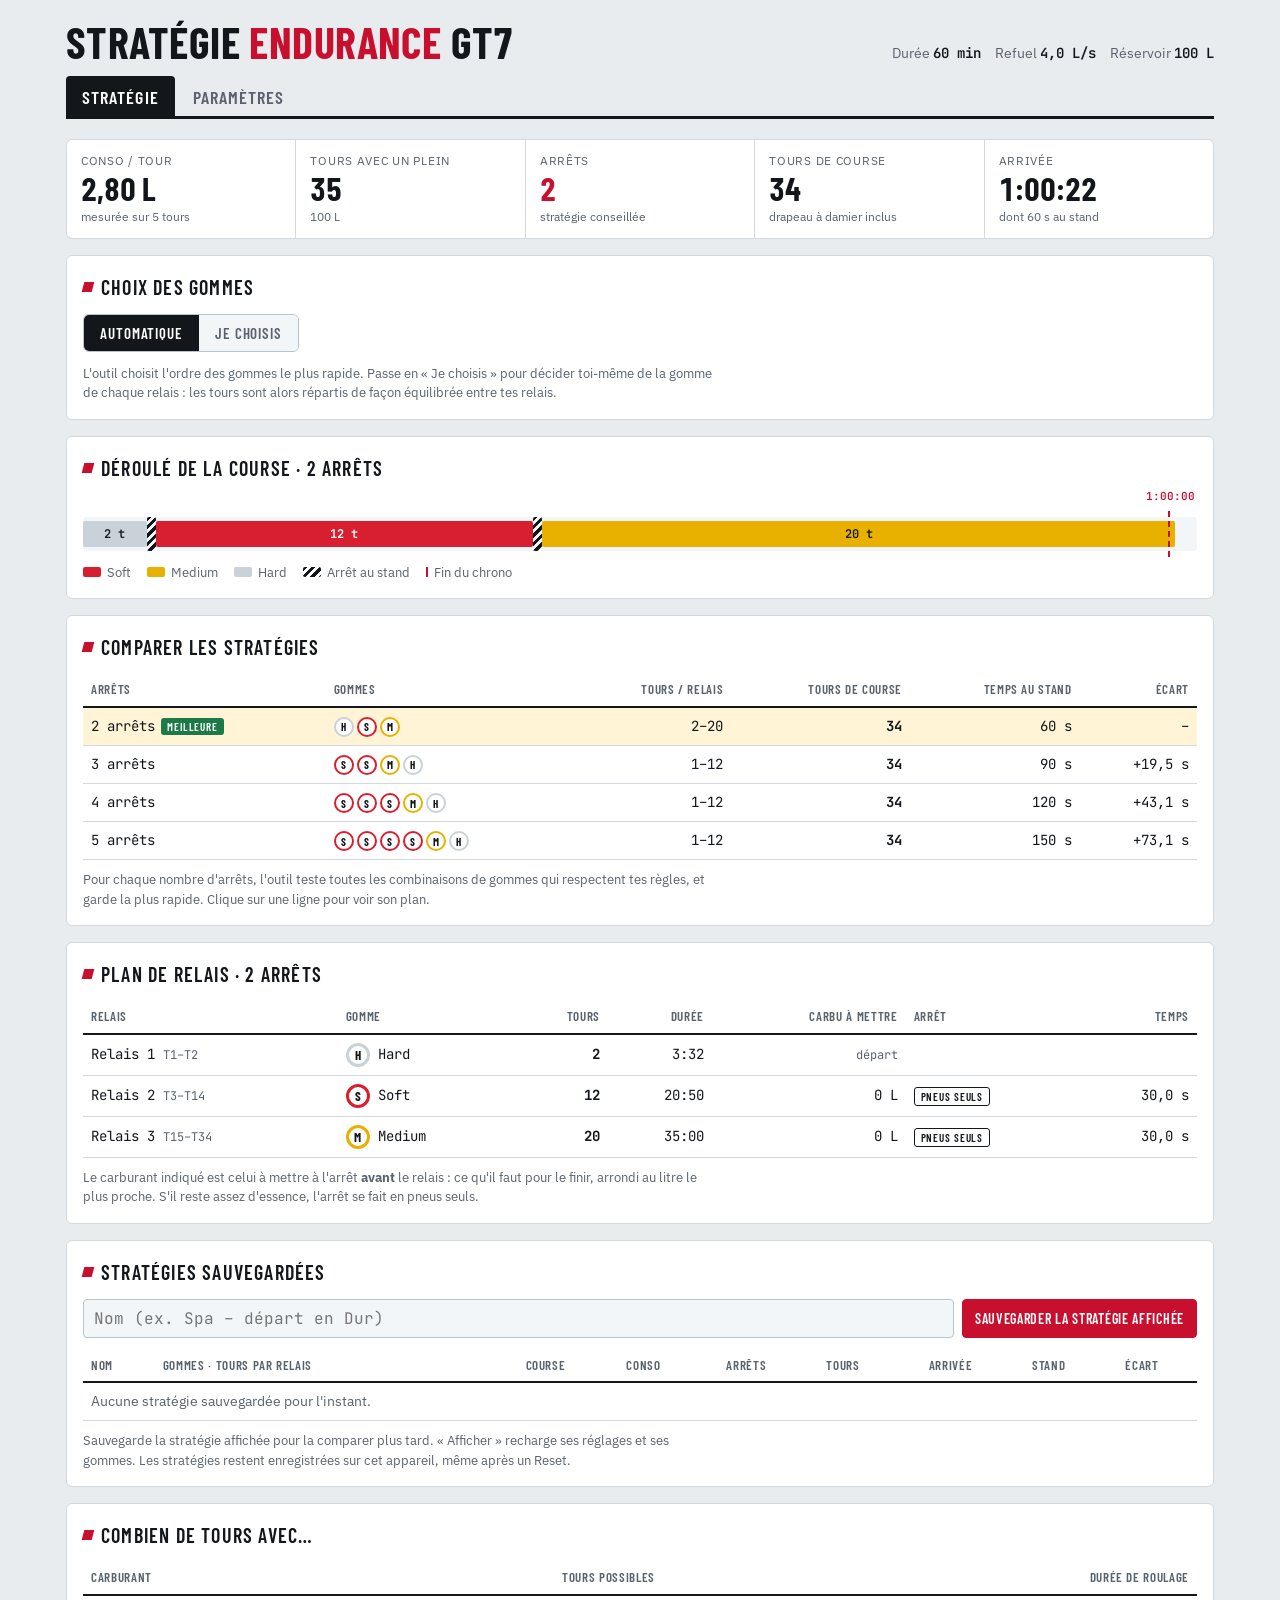
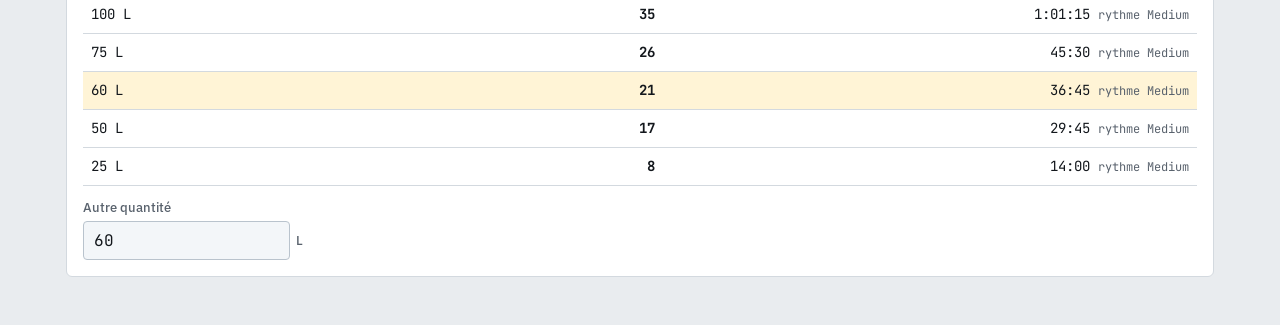
==== index.html @ 845eb54c "Stratégie : retrait des réglages usure et conso ; Pilote : alerte stand clignotante au-dessus du rap" ====
<!doctype html>
<html lang="fr">
<head>
<meta charset="utf-8">
<meta name="viewport" content="width=device-width,initial-scale=1,viewport-fit=cover">
<title>Stratégie Endurance GT7</title>
<meta name="description" content="Calculateur de stratégie d'endurance pour Gran Turismo 7 : conso, gommes, arrêts au stand.">
<meta name="theme-color" content="#e9ecef" media="(prefers-color-scheme: light)">
<meta name="theme-color" content="#11151a" media="(prefers-color-scheme: dark)">
<meta name="apple-mobile-web-app-capable" content="yes">
<meta name="mobile-web-app-capable" content="yes">
<meta name="apple-mobile-web-app-status-bar-style" content="default">
<meta name="apple-mobile-web-app-title" content="Strat GT7">
<link rel="manifest" href="manifest.webmanifest">
<link rel="apple-touch-icon" href="icons/apple-touch-icon.png">
<link rel="icon" type="image/png" sizes="192x192" href="icons/icon-192.png">
<link rel="preconnect" href="https://fonts.googleapis.com">
<link rel="preconnect" href="https://fonts.gstatic.com" crossorigin>
<link rel="stylesheet" href="https://fonts.googleapis.com/css2?family=Barlow+Condensed:wght@500;600;700&family=IBM+Plex+Sans:wght@400;500;600&family=JetBrains+Mono:wght@400;600&display=swap">
<style>
/* Mur des stands : deux onglets, Stratégie (lecture) et Paramètres (saisie) */
:root{
  --bg:#e9ecef; --surface:#ffffff; --fg:#13171c; --muted:#59626d; --line:#d3d9df;
  --accent:#c8102e; --accent-soft:#fbe6e9; --flag:#a87a00; --flag-soft:#fff4d6; --ok:#1d7a46; --ok-soft:#e1f3e8;
  --input:#f3f6f9; --input-line:#b9c3cd;
  --soft:#d71f30; --med:#e8b100; --hard:#c9d1d9;
  --f-display:"Barlow Condensed","Arial Narrow",sans-serif;
  --f-body:"IBM Plex Sans",system-ui,sans-serif;
  --f-mono:"JetBrains Mono",ui-monospace,Menlo,monospace;
}
@media (prefers-color-scheme:dark){:root:not([data-theme="light"]){
  --bg:#11151a; --surface:#1a2027; --fg:#e7ebef; --muted:#97a1ac; --line:#2c343e;
  --accent:#ff5468; --accent-soft:#3a1d24; --flag:#ffc833; --flag-soft:#3a3118; --ok:#4cc583; --ok-soft:#173226;
  --input:#11161c; --input-line:#3a4552; --soft:#ff4a5c; --med:#ffc833; --hard:#dfe5ea; color-scheme:dark}}
:root[data-theme="dark"]{
  --bg:#11151a; --surface:#1a2027; --fg:#e7ebef; --muted:#97a1ac; --line:#2c343e;
  --accent:#ff5468; --accent-soft:#3a1d24; --flag:#ffc833; --flag-soft:#3a3118; --ok:#4cc583; --ok-soft:#173226;
  --input:#11161c; --input-line:#3a4552; --soft:#ff4a5c; --med:#ffc833; --hard:#dfe5ea; color-scheme:dark}
*{box-sizing:border-box}
body{background:var(--bg);color:var(--fg);font-family:var(--f-body);font-size:15px;line-height:1.5}
.wrap{max-width:1180px;margin:0 auto;padding-block:20px 48px;padding-left:max(16px,env(safe-area-inset-left,0px));padding-right:max(16px,env(safe-area-inset-right,0px))}
header{display:flex;flex-wrap:wrap;align-items:flex-end;justify-content:space-between;gap:8px 16px;padding-bottom:12px}
h1{font-family:var(--f-display);font-weight:700;font-size:clamp(30px,5vw,44px);line-height:1;margin:0;text-transform:uppercase;letter-spacing:.01em}
h1 span{color:var(--accent)}
.meta{color:var(--muted);font-size:14px;display:flex;gap:6px 14px;flex-wrap:wrap}
.meta b{color:var(--fg);font-weight:600;font-family:var(--f-mono)}
nav.tabs{display:flex;gap:2px;border-bottom:3px solid var(--fg);margin-bottom:20px}
nav.tabs button{background:transparent;border:0;color:var(--muted);font:600 18px var(--f-display);text-transform:uppercase;letter-spacing:.06em;padding:10px 16px 8px;cursor:pointer;border-radius:4px 4px 0 0}
nav.tabs button[aria-selected=true]{background:var(--fg);color:var(--surface)}
nav.tabs button:hover:not([aria-selected=true]){color:var(--fg)}
.stack{display:flex;flex-direction:column;gap:16px;min-width:0}
.two{display:grid;grid-template-columns:repeat(2,minmax(0,1fr));gap:16px;align-items:start}
@media (max-width:860px){.two{grid-template-columns:minmax(0,1fr)}}
.panel{background:var(--surface);border:1px solid var(--line);border-radius:6px;padding:16px;min-width:0}
h2{font-family:var(--f-display);font-weight:600;font-size:20px;text-transform:uppercase;letter-spacing:.06em;margin:0 0 12px;display:flex;align-items:center;gap:8px;flex-wrap:wrap}
h2::before{content:"";width:10px;height:10px;background:var(--accent);transform:skewX(-15deg)}
.fields{display:grid;grid-template-columns:1fr 1fr;gap:12px}
.fields.three{grid-template-columns:1fr 1fr 1fr}
.fields .full{grid-column:1/-1}
@media (max-width:420px){.fields,.fields.three{grid-template-columns:1fr 1fr}}
label{display:flex;flex-direction:column;gap:4px;font-size:13px;color:var(--muted);font-weight:500;min-width:0}
input[type=number],input[type=text],select{font-family:var(--f-mono);font-size:15px;color:var(--fg);background:var(--input);border:1px solid var(--input-line);border-radius:4px;padding:8px 10px;width:100%;min-width:0}
input:focus-visible,select:focus-visible,button:focus-visible,tr:focus-visible{outline:2px solid var(--accent);outline-offset:1px}
.unit{display:flex;gap:6px;align-items:center}.unit span{font-size:13px;color:var(--muted);flex:none}
.hint{font-size:12px;color:var(--muted);font-weight:400}
.out{margin-top:12px;padding:10px 12px;background:var(--input);border-radius:4px;display:flex;flex-wrap:wrap;gap:6px 18px;font-size:14px;align-items:center}
.out b{font-family:var(--f-mono);font-weight:600}
.mono{font-family:var(--f-mono);font-variant-numeric:tabular-nums}
.kpis{display:grid;grid-template-columns:repeat(5,minmax(0,1fr));gap:1px;background:var(--line);border:1px solid var(--line);border-radius:6px;overflow:hidden}
@media (max-width:720px){.kpis{grid-template-columns:repeat(2,minmax(0,1fr))}.kpis .k:last-child{grid-column:1/-1}}
.k{background:var(--surface);padding:12px 14px;display:flex;flex-direction:column;gap:2px;min-width:0}
.k b{font-family:var(--f-display);font-size:32px;line-height:1.05;font-weight:700;font-variant-numeric:tabular-nums}
.k small{font-size:12px;color:var(--muted);text-transform:uppercase;letter-spacing:.06em}
.k i{font-style:normal;font-size:12px;color:var(--muted)}
.k.hot b{color:var(--accent)}
.tbl{overflow-x:auto}
table{width:100%;border-collapse:collapse;font-size:14px}
th{font-family:var(--f-display);text-transform:uppercase;letter-spacing:.05em;font-size:13px;font-weight:600;color:var(--muted);text-align:right;padding:6px 8px;border-bottom:2px solid var(--fg);white-space:nowrap}
th:first-child,td:first-child,.l{text-align:left}
td{padding:8px;border-bottom:1px solid var(--line);text-align:right;font-family:var(--f-mono);font-variant-numeric:tabular-nums;white-space:nowrap;vertical-align:middle}
td.lbl{font-family:var(--f-body);font-weight:500}
tr.pick{cursor:pointer}
tr.pick:hover td{background:var(--input)}
tr.sel td{background:var(--flag-soft)}
tr.pit td{background:var(--accent-soft);font-size:13px}
.tag{display:inline-block;font:600 11px var(--f-display);letter-spacing:.08em;text-transform:uppercase;padding:2px 6px;border-radius:3px;background:var(--ok);color:var(--surface);margin-left:6px;vertical-align:middle}
.tag.full{background:var(--fg);color:var(--surface);margin:0}
/* choix des gommes */
.modebar{display:inline-flex;border:1px solid var(--input-line);border-radius:6px;overflow:hidden;margin-bottom:12px}
.modebar button{background:var(--input);color:var(--muted);border:0;padding:9px 16px;font:600 15px var(--f-display);text-transform:uppercase;letter-spacing:.06em;cursor:pointer}
.modebar button[aria-pressed=true]{background:var(--fg);color:var(--surface)}
.relays{display:flex;flex-wrap:wrap;gap:8px;margin-bottom:10px}
.relay{display:flex;align-items:center;gap:6px;background:var(--input);border:1px solid var(--input-line);border-radius:6px;padding:5px 6px 5px 10px}
.relay .rl{font:600 13px var(--f-display);letter-spacing:.06em;color:var(--muted);min-width:22px}
.relay .pick3{display:flex;gap:3px}
.relay .pick3 button{background:transparent;border:2px solid transparent;border-radius:50%;padding:0;cursor:pointer;opacity:.35;line-height:0}
.relay .pick3 button[aria-pressed=true]{opacity:1;border-color:var(--fg)}
.relay .pick3 .chip{width:28px;height:28px;font-size:14px}
.relay .x{background:transparent;border:0;color:var(--muted);font-size:16px;cursor:pointer;padding:4px 6px}
.relay .x:hover{color:var(--accent)}
.btnrow{display:flex;flex-wrap:wrap;gap:8px}
.mini{background:var(--input);color:var(--fg);border:1px solid var(--input-line);border-radius:4px;padding:7px 12px;font:600 14px var(--f-display);text-transform:uppercase;letter-spacing:.05em;cursor:pointer}
.mini.on{background:var(--accent);border-color:var(--accent);color:#fff}
.mini.armed{background:var(--flag);border-color:var(--flag);color:#13171c}
.note.bad{color:var(--accent)}
.saveline{display:flex;gap:8px;flex-wrap:wrap;margin-bottom:12px}
.saveline input{flex:1;min-width:200px}
.sv-acts{display:flex;gap:6px;justify-content:flex-end}
.sv-sub{display:block;font:400 12px var(--f-body);color:var(--muted)}
.modebar button:focus-visible,.relay button:focus-visible,.mini:focus-visible{outline:2px solid var(--accent);outline-offset:1px}
.tag.tyre{background:transparent;color:var(--fg);border:1px solid var(--fg);margin:0}
.chip{display:inline-flex;align-items:center;justify-content:center;width:24px;height:24px;border-radius:50%;font:700 13px var(--f-display);border:3px solid;background:var(--surface);color:var(--fg);flex:none;vertical-align:middle}
.chip.S{border-color:var(--soft)}.chip.M{border-color:var(--med)}.chip.H{border-color:var(--hard)}
.chips{display:inline-flex;gap:3px;vertical-align:middle;flex-wrap:wrap}
.chips .chip{width:20px;height:20px;font-size:11px;border-width:2.5px}
.note{font-size:13px;color:var(--muted);margin:10px 0 0;max-width:80ch}
.warn{border-left:4px solid var(--flag);background:var(--surface);padding:10px 14px;border-radius:4px;font-size:14px}
.example{display:inline-block;font:600 11px var(--f-display);letter-spacing:.08em;text-transform:uppercase;color:var(--flag);border:1px solid var(--flag);padding:1px 6px;border-radius:3px;margin-right:6px}
.reset{background:transparent;color:var(--fg);border:1px solid var(--input-line);border-radius:4px;padding:8px 14px;font:600 14px var(--f-display);text-transform:uppercase;letter-spacing:.06em;cursor:pointer}
.reset.armed{background:var(--flag);border-color:var(--flag);color:#13171c}
.tyretbl input[type=checkbox]{width:18px;height:18px;accent-color:var(--accent)}
label[hidden]{display:none}
.tyretbl td{padding:6px 6px}
.tyretbl input,.tyretbl select{padding:6px 8px;font-size:14px}
.tyretbl td:not(:first-child){min-width:84px}
/* frise */
.bar{position:relative;height:34px;background:var(--input);border-radius:4px;margin-top:4px}
.seg{position:absolute;top:4px;bottom:4px;border-radius:2px;display:flex;align-items:center;justify-content:center;font:600 12px var(--f-mono);color:#13171c;overflow:hidden}
.seg.S{background:var(--soft);color:#fff}.seg.M{background:var(--med)}.seg.H{background:var(--hard)}
.seg.pit{background:repeating-linear-gradient(135deg,var(--fg) 0 3px,transparent 3px 6px);top:0;bottom:0}
.flagline{position:absolute;top:-6px;bottom:-6px;width:0;border-left:2px dashed var(--accent);z-index:2}
.flaglbl{position:absolute;top:-22px;transform:translateX(-50%);font:600 11px var(--f-mono);color:var(--accent);white-space:nowrap}
.legend{display:flex;flex-wrap:wrap;gap:6px 16px;font-size:13px;color:var(--muted);margin-top:12px}
.legend span{display:inline-flex;align-items:center;gap:6px}
.sw{width:18px;height:10px;border-radius:2px;display:inline-block}

html{-webkit-text-size-adjust:100%}
body{margin:0;font-size:15px;-webkit-tap-highlight-color:transparent}
:root{padding-top:env(safe-area-inset-top,0px);padding-bottom:env(safe-area-inset-bottom,0px)}
input[type=number],input[type=text],select{font-size:16px}
[hidden]{display:none!important}
img{max-width:100%}
</style>
</head>
<body>
<div class="wrap">
<header>
  <h1>Stratégie <span>Endurance</span> GT7</h1>
  <div class="meta" id="meta"></div>
</header>
<nav class="tabs" role="tablist">
  <button role="tab" id="tab-strat" data-tab="strat">Stratégie</button>
  <button role="tab" id="tab-par" data-tab="par">Paramètres</button>
</nav>

<!-- ============ STRATÉGIE ============ -->
<section id="v-strat" class="stack">
  <div id="alert" class="warn" hidden></div>
  <div class="kpis" id="kpis"></div>
  <section class="panel" id="tyrePanel">
    <h2>Choix des gommes</h2>
    <div class="modebar" role="group" aria-label="Choix des gommes">
      <button type="button" data-mode="auto">Automatique</button>
      <button type="button" data-mode="manual">Je choisis</button>
    </div>
    <div id="manualBox" hidden>
      <div class="relays" id="relays"></div>
      <div class="btnrow">
        <button type="button" class="mini" data-act="add">+ Ajouter un relais</button>
        <button type="button" class="mini" data-act="hms">Dur → Medium → Soft</button>
        <button type="button" class="mini" data-act="smh">Soft → Medium → Dur</button>
        <button type="button" class="mini" data-act="best">Copier la conseillée</button>
      </div>
      <p class="note" id="manualNote"></p>
    </div>
    <p class="note" id="autoNote" style="margin-top:0">L'outil choisit l'ordre des gommes le plus rapide. Passe en « Je choisis » pour décider toi-même de la gomme de chaque relais : les tours sont alors répartis de façon équilibrée entre tes relais.</p>
  </section>
  <section class="panel">
    <h2 id="tlTitle">Déroulé de la course</h2>
    <div style="padding-top:18px"><div class="bar" id="bar"></div></div>
    <div class="legend"><span><i class="sw" style="background:var(--soft)"></i>Soft</span><span><i class="sw" style="background:var(--med)"></i>Medium</span><span><i class="sw" style="background:var(--hard)"></i>Hard</span><span><i class="sw" style="background:repeating-linear-gradient(135deg,var(--fg) 0 3px,transparent 3px 6px)"></i>Arrêt au stand</span><span><i class="sw" style="border-left:2px dashed var(--accent);width:2px;border-radius:0"></i>Fin du chrono</span></div>
  </section>
  <section class="panel">
    <h2>Comparer les stratégies</h2>
    <div class="tbl"><table style="min-width:620px">
      <thead><tr><th>Arrêts</th><th class="l">Gommes</th><th>Tours / relais</th><th>Tours de course</th><th>Temps au stand</th><th>Écart</th></tr></thead>
      <tbody id="strats"></tbody>
    </table></div>
    <p class="note">Pour chaque nombre d'arrêts, l'outil teste toutes les combinaisons de gommes qui respectent tes règles, et garde la plus rapide. Clique sur une ligne pour voir son plan.</p>
  </section>
  <section class="panel">
    <h2 id="planTitle">Plan de relais</h2>
    <div class="tbl"><table style="min-width:520px">
      <thead><tr><th>Relais</th><th class="l">Gomme</th><th>Tours</th><th>Durée</th><th>Carbu à mettre</th><th class="l">Arrêt</th><th>Temps</th></tr></thead>
      <tbody id="plan"></tbody>
    </table></div>
    <p class="note">Le carburant indiqué est celui à mettre à l'arrêt <b>avant</b> le relais : ce qu'il faut pour le finir, arrondi au litre le plus proche. S'il reste assez d'essence, l'arrêt se fait en pneus seuls.</p>
  </section>
  <section class="panel">
    <h2>Stratégies sauvegardées</h2>
    <div class="saveline">
      <input type="text" id="saveName" maxlength="40" placeholder="Nom (ex. Spa – départ en Dur)" aria-label="Nom de la stratégie">
      <button type="button" class="mini on" id="saveBtn">Sauvegarder la stratégie affichée</button>
    </div>
    <div class="tbl"><table style="min-width:760px">
      <thead><tr><th class="l">Nom</th><th class="l">Gommes · tours par relais</th><th>Course</th><th>Conso</th><th>Arrêts</th><th>Tours</th><th>Arrivée</th><th>Stand</th><th>Écart</th><th></th></tr></thead>
      <tbody id="saved"></tbody>
    </table></div>
    <p class="note" id="savedNote">Sauvegarde la stratégie affichée pour la comparer plus tard. « Afficher » recharge ses réglages et ses gommes. Les stratégies restent enregistrées sur cet appareil, même après un Reset.</p>
  </section>
  <section class="panel">
    <h2>Combien de tours avec…</h2>
    <div class="tbl"><table><thead><tr><th>Carburant</th><th>Tours possibles</th><th>Durée de roulage</th></tr></thead><tbody id="auto"></tbody></table></div>
    <div style="max-width:220px;margin-top:12px"><label>Autre quantité<span class="unit"><input type="number" id="qty" min="1" step="1"><span>L</span></span></label></div>
  </section>
</section>

<!-- ============ PARAMÈTRES ============ -->
<section id="v-par" class="stack" hidden>
  <p class="note" style="margin:0"><span class="example">Valeurs d'exemple</span>Les chiffres pré-remplis servent à montrer les calculs. Remplace-les par tes propres mesures.</p>
  <div class="two">
    <div class="stack">
      <section class="panel">
        <h2>Réglages du salon GT7</h2>
        <div class="fields">
          <label>Type de course<select id="mode"><option value="time">À la durée</option><option value="laps">Au nombre de tours</option></select></label>
          <label id="w-duree">Durée de course<span class="unit"><input type="number" id="duree" min="1" step="1"><span>min</span></span></label>
          <label id="w-laps" hidden>Nombre de tours<span class="unit"><input type="number" id="laps" min="1" step="1"><span>tours</span></span></label>
          <label>Refuel rate<span class="unit"><input type="number" id="rate" min="0.1" step="0.1"><span>L/s</span></span><span class="hint">vitesse de ravitaillement du salon</span></label>
          <span></span>
          <label>Réservoir<span class="unit"><input type="number" id="tank" min="1" step="1"><span>L</span></span></label>
          <label>Carburant au départ<span class="unit"><input type="number" id="start" min="0" step="1"><span>L</span></span></label>
        </div>
      </section>
      <section class="panel">
        <h2>Consommation</h2>
        <div class="fields">
          <label>Carburant au début<span class="unit"><input type="number" id="mDeb" step="0.1"><span>L</span></span></label>
          <label>Carburant à la fin<span class="unit"><input type="number" id="mFin" step="0.1"><span>L</span></span></label>
          <label>Tours mesurés<input type="number" id="mTours" min="1" step="1"></label>
        </div>
        <div class="out" id="consoOut"></div>
        <p class="note">Mesure sur 3 à 5 tours lancés, sans le tour de départ, avec les réglages du salon de ta course. Avec un réservoir de 100 L, 1 % de jauge = 1 L.</p>
      </section>
      <section class="panel">
        <h2>Stand</h2>
        <div class="fields">
          <label class="full">Calcul du temps d'arrêt<select id="pitMode"><option value="rate">Pneus + litres ÷ refuel rate</option><option value="fixed">Temps fixes (arrêt complet ou pneus seuls)</option></select></label>
          <label>Changement de pneus uniquement<span class="unit"><input type="number" id="pitTyre" min="1" step="1"><span>s</span></span><span class="hint">voie des stands + pneus, sans carburant</span></label>
          <label id="w-pitFull">Arrêt complet<span class="unit"><input type="number" id="pitFull" min="1" step="1"><span>s</span></span><span class="hint">plein + pneus</span></label>
        </div>
        <div class="out" id="pitOut"></div>
        <p class="note">Mesure le temps perdu par rapport à un tour normal : chronomètre un tour avec l'arrêt, puis retire ton temps au tour habituel.</p>
      </section>
    </div>
    <section class="panel">
      <h2>Gommes</h2>
      <div class="tbl"><table class="tyretbl" style="min-width:420px">
        <thead><tr><th>Gomme</th><th>Temps au tour</th><th>Vie (tours)</th><th class="l">Obligatoire</th></tr></thead>
        <tbody id="tyres"></tbody>
      </table></div>
      <p class="note">Temps au tour moyen sur un relais (pas ton meilleur tour), en m:ss.sss ou en secondes. Vie = nombre de tours que tu peux faire avec cette gomme dans les conditions de ta course, avant que l'usure te coûte trop de temps.</p>
      <h2 style="margin-top:20px">Règles de la course</h2>
      <div class="fields"><label>Gommes différentes requises<select id="nReq"><option value="1">1</option><option value="2">2</option><option value="3">3</option></select></label></div>
      <p class="note" id="ruleNote"></p>
    </section>
  </div>
  <div style="display:flex;gap:12px;align-items:center;flex-wrap:wrap"><button type="button" class="reset" id="reset">Reset</button><span class="hint">Efface tous tes réglages et recharge les valeurs d'exemple.</span></div>
</section>
</div>

<script>
const COMPS=[{k:"S",name:"Soft"},{k:"M",name:"Medium"},{k:"H",name:"Hard"}];
const CN={S:"Soft",M:"Medium",H:"Hard"};
const DEF={mode:"time",duree:60,laps:35,tank:100,start:100,rate:4,mDeb:100,mFin:86,mTours:5,pitMode:"rate",pitFull:50,pitTyre:30,qty:60,nReq:3,manual:false,seq:[],
  S:{lap:"1:44.200",life:12,req:true},M:{lap:"1:45.000",life:20,req:true},H:{lap:"1:45.900",life:30,req:true}};
const clone=o=>JSON.parse(JSON.stringify(o));
let S=clone(DEF),tab="strat",selN=null;
try{const o=JSON.parse(localStorage.getItem("gt7-endu-v1")||"null");if(o&&o.S){const d=clone(DEF);S=Object.assign(d,o.S);COMPS.forEach(c=>S[c.k]=Object.assign(clone(DEF[c.k]),o.S[c.k]||{}));tab=o.tab||tab}}catch(e){}
const save=()=>{try{localStorage.setItem("gt7-endu-v1",JSON.stringify({S,tab}))}catch(e){}};
const $=id=>document.getElementById(id);
const num=v=>v===""||v==null?NaN:typeof v==="number"?v:parseFloat(String(v).replace(",","."));
function parseLap(s){s=String(s??"").trim().replace(",",".");const m=s.match(/^(\d+):(\d{1,2}(?:\.\d+)?)$/);return m?+m[1]*60+ +m[2]:num(s)}
const fin=x=>typeof x==="number"&&isFinite(x);
const f1=x=>fin(x)?(Math.round(x*10)/10).toLocaleString("fr-FR",{minimumFractionDigits:1,maximumFractionDigits:1}):"–";
const f2=x=>fin(x)?x.toLocaleString("fr-FR",{minimumFractionDigits:2,maximumFractionDigits:2}):"–";
const f0=x=>fin(x)?Math.round(x).toLocaleString("fr-FR"):"–";
function clock(sec){if(!fin(sec))return"–";sec=Math.max(0,Math.round(sec));const h=Math.floor(sec/3600),m=Math.floor(sec%3600/60),s=sec%60;return h?`${h}:${String(m).padStart(2,"0")}:${String(s).padStart(2,"0")}`:`${m}:${String(s).padStart(2,"0")}`}
const chip=k=>`<span class="chip ${k}" title="${CN[k]}">${k}</span>`;
const plural=(n,w)=>`${n} ${w}${n>1?"s":""}`;
const MAX=999;

/* ---- formulaire ---- */
$("tyres").innerHTML=COMPS.map(c=>`<tr><td class="lbl">${chip(c.k)} ${c.name}</td>
  <td><input type="text" id="${c.k}-lap" inputmode="decimal" aria-label="Temps au tour ${c.name}"></td>
  <td><input type="number" id="${c.k}-life" min="1" step="1" aria-label="Vie ${c.name} en tours"></td>
  <td class="l"><input type="checkbox" id="${c.k}-req" aria-label="${c.name} obligatoire"></td></tr>`).join("");
const FIELDS=["mode","duree","laps","tank","start","rate","mDeb","mFin","mTours","pitMode","pitFull","pitTyre","qty","nReq"];
function fillForm(){FIELDS.forEach(f=>$(f).value=S[f]);COMPS.forEach(c=>{["lap","life"].forEach(f=>$(`${c.k}-${f}`).value=S[c.k][f]);$(`${c.k}-req`).checked=!!S[c.k].req})}
document.addEventListener("input",e=>{const el=e.target,id=el.id;if(!id)return;
  if(FIELDS.includes(id))S[id]=el.value;else{const m=id.match(/^([SMH])-(lap|life|req)$/);if(!m)return;S[m[1]][m[2]]=el.type==="checkbox"?el.checked:el.value}
  selN=null;save();render()});
let armed=false;
$("reset").addEventListener("click",()=>{const b=$("reset");
  if(!armed){armed=true;b.classList.add("armed");b.textContent="Confirmer le reset";setTimeout(()=>{if(armed){armed=false;b.classList.remove("armed");b.textContent="Reset"}},5000);return}
  armed=false;b.classList.remove("armed");b.textContent="Reset";S=clone(DEF);selN=null;save();fillForm();render()});

/* ---- calculs ---- */
function derive(){
  const P={mode:S.mode,T:num(S.duree)*60,L:Math.floor(num(S.laps)),tank:num(S.tank),start:Math.min(num(S.start),num(S.tank)),
    rate:num(S.rate),pitMode:S.pitMode,pitFull:num(S.pitFull),pitTyre:num(S.pitTyre),nReq:+S.nReq};
  P.c0=(num(S.mDeb)-num(S.mFin))/num(S.mTours);
  P.c=P.c0;   // conso mesurée avec les réglages du salon de la course
  P.comps=COMPS.map(c=>{const x=S[c.k],life=Math.floor(num(x.life));
    return{k:c.k,lap:parseLap(x.lap),req:!!x.req,life:Math.min(MAX,life),life0:life}});
  P.fuelCap=x=>P.c>0?Math.min(MAX,Math.floor(x/P.c+1e-9)):MAX;
  P.stopTime=add=>P.pitMode==="rate"?P.pitTyre+add/P.rate:(add>0?P.pitFull:P.pitTyre);
  const bad=[];
  if(P.mode==="time"&&!(P.T>0))bad.push("la durée de course");
  if(P.mode==="laps"&&!(P.L>0))bad.push("le nombre de tours");
  if(!(P.tank>0)||!(num(S.start)>=0))bad.push("le réservoir et le carburant au départ");
  if(!(P.c0>0))bad.push("la mesure de conso (carburant au début plus grand qu'à la fin, au moins 1 tour)");
  P.comps.forEach(c=>{if(!(c.lap>0))bad.push(`le temps au tour ${CN[c.k]}`);if(!(c.life0>=1))bad.push(`la vie ${CN[c.k]} (au moins 1 tour)`)});
  if(!(P.pitTyre>0))bad.push("le temps de changement de pneus uniquement (Stand) : il ne peut pas être à 0 s, sinon les arrêts pneus seuls deviennent gratuits");
  if(P.pitMode==="rate"&&!(P.rate>0))bad.push("le refuel rate");
  if(P.pitMode==="fixed"&&!(P.pitFull>0))bad.push("le temps d'arrêt complet (Stand) : il ne peut pas être à 0 s");
  P.bad=bad;return P;
}
// séquences de k relais qui respectent les règles ; chaque gomme utilisée peut ouvrir, la suite va de la plus rapide à la plus lente
function sequences(k,P){const out=[],C=P.comps;
  for(let a=0;a<=k;a++)for(let b=0;a+b<=k;b++){const counts=[a,b,k-a-b];
    if(C.some((c,j)=>c.req&&counts[j]<1))continue;
    if(counts.filter(x=>x>0).length<P.nReq)continue;
    const flat=[];C.forEach((c,j)=>{for(let x=0;x<counts[j];x++)flat.push(c)});flat.sort((p,q)=>p.lap-q.lap);
    const seen=new Set();flat.forEach((f,fi)=>{if(seen.has(f.k))return;seen.add(f.k);const rest=flat.slice();rest.splice(fi,1);out.push([f,...rest])})}
  return out}
// répartit L tours : 1 tour mini par relais, puis on remplit d'abord les gommes les plus rapides
function simulate(seq,caps,L,P,bal){
  const k=seq.length,s=caps.map(()=>1);let rem=L-k;
  if(bal){// gommes choisies : tours répartis au plus égal entre les relais
    while(rem>0){let j=-1;for(let i=0;i<k;i++)if(s[i]<caps[i]&&(j<0||s[i]<s[j]))j=i;if(j<0)break;s[j]++;rem--}}
  else{const order=seq.map((g,i)=>i).sort((a,b)=>seq[a].lap-seq[b].lap||caps[b]-caps[a]);
    for(const i of order){const a=Math.min(caps[i]-s[i],rem);s[i]+=a;rem-=a;if(!rem)break}}
  let fuel=P.start,drive=0,pits=0,lapNo=1;const rows=[];
  for(let i=0;i<k;i++){
    let stop=null;
    if(i){const need=s[i]*P.c-fuel;const add=need>1e-9?Math.min(need,P.tank-fuel):0;
      const t=P.stopTime(add);fuel+=add;pits+=t;stop={add,full:add>0,t}}
    const d=s[i]*seq[i].lap;rows.push({i,g:seq[i].k,laps:s[i],from:lapNo,to:lapNo+s[i]-1,dur:d,start:drive+pits,stop});
    lapNo+=s[i];drive+=d;fuel-=s[i]*P.c;
  }
  return{seq,s,rows,drive,pits,time:drive+pits,laps:L};
}
function bestForSeq(seq,P,bal){
  const caps=seq.map((g,i)=>Math.min(i?P.fuelCap(P.tank):P.fuelCap(P.start),g.life));
  if(caps.some(c=>c<1))return null;
  const k=seq.length,sum=caps.reduce((a,b)=>a+b,0);
  if(P.mode==="laps")return P.L>=k&&P.L<=sum?simulate(seq,caps,P.L,P,bal):null;
  // course à la durée : tours de course = premier passage sur la ligne après la fin du chrono
  if(simulate(seq,caps,sum,P,bal).time<P.T)return null;
  let lo=k,hi=sum;while(lo<hi){const m=Math.floor((lo+hi)/2);if(simulate(seq,caps,m,P,bal).time>=P.T)hi=m;else lo=m+1}
  return simulate(seq,caps,lo,P,bal);
}
const better=(a,b,P)=>!b||(P.mode==="laps"?a.time<b.time:a.laps>b.laps||a.laps===b.laps&&a.time<b.time);
function solve(k,P){let best=null;for(const seq of sequences(k,P)){const r=bestForSeq(seq,P);if(r&&better(r,best,P))best=r}return best}

/* ---- affichage ---- */
function render(){
  document.querySelectorAll("nav.tabs button").forEach(b=>b.setAttribute("aria-selected",b.dataset.tab===tab));
  $("v-strat").hidden=tab!=="strat";$("v-par").hidden=tab!=="par";
  $("w-duree").hidden=S.mode!=="time";$("w-laps").hidden=S.mode!=="laps";$("w-pitFull").hidden=S.pitMode!=="fixed";
  const P=derive();
  $("meta").innerHTML=`<span>${P.mode==="time"?`Durée <b>${f0(num(S.duree))} min</b>`:`Course <b>${f0(P.L)} tours</b>`}</span><span>Refuel <b>${f1(P.rate)} L/s</b></span><span>Réservoir <b>${f0(P.tank)} L</b></span>`;
  // sorties de l'onglet Paramètres
  $("consoOut").innerHTML=P.c0>0?`<span>Conso : <b>${f2(P.c)} L/tour</b></span><span>Plein de ${f0(P.tank)} L : <b>${P.c>0?Math.floor(P.tank/P.c+1e-9)+" tours":"illimité"}</b></span>`:`<span>Entre le carburant au début, à la fin et le nombre de tours.</span>`;
  $("pitOut").innerHTML=P.pitMode==="rate"
    ?(P.rate>0?`<span>Pneus seuls : <b>${f0(P.pitTyre)} s</b></span><span>+ 50 L : <b>${f1(P.stopTime(50))} s</b></span><span>Plein de ${f0(P.tank)} L : <b>${f1(P.stopTime(P.tank))} s</b></span>`:"<span>Entre le refuel rate dans les réglages du salon.</span>")
    :`<span>Avec carburant : <b>${f0(P.pitFull)} s</b></span><span>Pneus seuls : <b>${f0(P.pitTyre)} s</b></span><span class="hint">le refuel rate n'est pas utilisé</span>`;
  const reqs=P.comps.filter(c=>c.req).map(c=>CN[c.k]);
  const kmin=Math.max(1,reqs.length,P.nReq);
  $("ruleNote").textContent=`Règle appliquée : ${reqs.length?`au moins un relais en ${reqs.join(", ")}`:"aucune gomme imposée"}${P.nReq>1?`, et ${P.nReq} gommes différentes minimum`:""}. Il faut donc ${plural(kmin-1,"arrêt")} au minimum. Un train neuf est monté à chaque arrêt.`;
  // autonomie
  const L=num(S.qty),qs=[100,75,50,25].filter(q=>q<=P.tank);if(L>0&&!qs.includes(L))qs.push(L);qs.sort((a,b)=>b-a);
  const mid=P.comps.find(c=>c.k==="M");
  $("auto").innerHTML=qs.map(q=>{const t=P.c>0?Math.floor(q/P.c+1e-9):null;return`<tr${q===L?' class="sel"':""}><td>${q} L</td><td><b>${t===null?"illimité":t}</b></td><td>${t===null?"–":clock(t*mid.lap)} <span class="hint">rythme Medium</span></td></tr>`}).join("");
  const al=$("alert"),clear=()=>["kpis","strats","plan","bar"].forEach(i=>$(i).innerHTML="");
  if(P.bad.length){al.hidden=false;al.innerHTML=`Complète dans Paramètres : ${P.bad.join(", ")}.`;clear();return}
  // stratégies
  const list=[];let first=null;
  for(let k=kmin;k<=25;k++){if(first!==null&&k>first+3)break;const r=solve(k,P);if(r){if(first===null)first=k;list.push(r)}}
  // gommes choisies à la main
  document.querySelectorAll("#tyrePanel .modebar button").forEach(b=>b.setAttribute("aria-pressed",(b.dataset.mode==="manual")===!!S.manual));
  $("manualBox").hidden=!S.manual;$("autoNote").hidden=!!S.manual;
  let manualR=null;
  if(S.manual){renderRelays();const seq=(S.seq||[]).map(k=>P.comps.find(c=>c.k===k)).filter(Boolean);
    manualR=seq.length?bestForSeq(seq,P,true):null;const warn=manualCheck(P),mn=$("manualNote");
    if(!manualR){mn.className="note bad";mn.textContent=(P.mode==="laps"&&seq.length>P.L)?"Trop de relais pour le nombre de tours de la course.":`Ces ${seq.length} relais ne suffisent pas : la vie des gommes ou le carburant ne tiennent pas assez de tours. Ajoute un relais ou change les gommes. En attendant, la stratégie conseillée est affichée.`}
    else{mn.className="note"+(warn.length?" bad":"");mn.textContent=(warn.length?"Attention, ne respecte pas tes règles : "+warn.join(", ")+". ":"")+`Tours répartis au plus égal entre tes ${seq.length} relais.`}}
  if(!list.length&&!manualR){al.hidden=false;al.textContent=P.mode==="laps"?"Aucune stratégie possible : vérifie la conso, le réservoir et la vie des gommes par rapport au nombre de tours.":"Aucune stratégie possible : un relais ne peut pas tenir assez de tours. Vérifie la conso, le réservoir et la vie des gommes.";clear();return}
  al.hidden=true;
  let best=list[0];for(const r of list)if(better(r,best,P))best=r;
  if(!best)best=manualR;lastBest=best;
  const nStops=r=>r.seq.length-1;
  if(selN===null||!list.find(r=>nStops(r)===selN))selN=nStops(best);
  const useManual=!!(S.manual&&manualR);
  const sel=useManual?manualR:list.find(r=>nStops(r)===selN)||best;lastSel=sel;lastP=P;
  const manualRow=manualR?(()=>{const r=manualR,mn=Math.min(...r.s),mx=Math.max(...r.s),d=r.laps-best.laps;
    const gap=d!==0?`${d>0?"+":""}${d} tour${Math.abs(d)>1?"s":""}`:r.time>best.time+0.05?`+${f1(r.time-best.time)} s`:"–";
    return`<tr class="pick${useManual?" sel":""}" data-n="m" tabindex="0"><td>${plural(nStops(r),"arrêt")}<span class="tag" style="background:var(--fg)">Mon choix</span></td><td class="l"><span class="chips">${r.seq.map(g=>chip(g.k)).join("")}</span></td><td>${mn===mx?mn:mn+"–"+mx}</td><td><b>${r.laps}</b></td><td>${f0(r.pits)} s</td><td>${gap}</td></tr>`})():"";
  $("strats").innerHTML=manualRow+list.map(r=>{const n=nStops(r),mn=Math.min(...r.s),mx=Math.max(...r.s),d=r.laps-best.laps;
    const gap=r===best?"–":d!==0?`${d>0?"+":""}${d} tour${Math.abs(d)>1?"s":""}`:`+${f1(r.time-best.time)} s`;
    return`<tr class="pick${!useManual&&n===selN?" sel":""}" data-n="${n}" tabindex="0"><td>${plural(n,"arrêt")}${r===best?'<span class="tag">Meilleure</span>':""}</td><td class="l"><span class="chips">${r.seq.map(g=>chip(g.k)).join("")}</span></td><td>${mn===mx?mn:mn+"–"+mx}</td><td><b>${r.laps}</b></td><td>${f0(r.pits)} s</td><td>${gap}</td></tr>`}).join("");
  $("kpis").innerHTML=[
    ["Conso / tour",f2(P.c)+" L",`mesurée sur ${f0(num(S.mTours))} tours`,0],
    ["Tours avec un plein",P.c>0?Math.floor(P.tank/P.c+1e-9):"∞",`${f0(P.tank)} L`,0],
    ["Arrêts",nStops(sel),useManual?"mon choix de gommes":selN===nStops(best)?"stratégie conseillée":"stratégie choisie",1],
    ["Tours de course",sel.laps,P.mode==="time"?"drapeau à damier inclus":"fixés",0],
    ["Arrivée",clock(sel.time),`dont ${f0(sel.pits)} s au stand`,0]
  ].map(k=>`<div class="k${k[3]?" hot":""}"><small>${k[0]}</small><b>${k[1]}</b><i>${k[2]}</i></div>`).join("");
  $("planTitle").textContent=`Plan de relais · ${plural(nStops(sel),"arrêt")}`;
  $("tlTitle").textContent=`Déroulé de la course · ${plural(nStops(sel),"arrêt")}`;
  $("plan").innerHTML=sel.rows.map(x=>`<tr><td>Relais ${x.i+1} <span class="hint">T${x.from}–T${x.to}</span></td><td class="l">${chip(x.g)} ${CN[x.g]}</td><td><b>${x.laps}</b></td><td>${clock(x.dur)}</td>
    <td>${x.stop?(x.stop.full?`+${f0(x.stop.add)} L`:"0 L"):'<span class="hint">départ</span>'}</td>
    <td class="l">${x.stop?(x.stop.full?'<span class="tag full">Pneus + carbu</span>':'<span class="tag tyre">Pneus seuls</span>'):""}</td>
    <td>${x.stop?f1(x.stop.t)+" s":""}</td></tr>`).join("");
  // frise
  const end=P.mode==="time"?P.T:0,scale=Math.max(end,sel.time)*1.02;let segs="";
  sel.rows.forEach(x=>{if(x.stop)segs+=`<div class="seg pit" style="left:${(x.start-x.stop.t)/scale*100}%;width:${Math.max(.4,x.stop.t/scale*100)}%" title="Arrêt : ${f1(x.stop.t)} s"></div>`;
    segs+=`<div class="seg ${x.g}" style="left:${x.start/scale*100}%;width:${x.dur/scale*100}%" title="Relais ${x.i+1} : ${x.laps} tours en ${CN[x.g]}">${x.dur/scale>.05?x.laps+" t":""}</div>`});
  $("bar").innerHTML=segs+(P.mode==="time"?`<div class="flagline" style="left:${P.T/scale*100}%"><span class="flaglbl">${clock(P.T)}</span></div>`:"");
}
document.querySelector("nav.tabs").addEventListener("click",e=>{const b=e.target.closest("button[data-tab]");if(!b)return;tab=b.dataset.tab;save();render()});
function pickRow(tr){if(tr.dataset.n==="m"){S.manual=true}else{S.manual=false;selN=+tr.dataset.n}save();render()}
$("strats").addEventListener("click",e=>{const tr=e.target.closest("tr[data-n]");if(tr)pickRow(tr)});
$("strats").addEventListener("keydown",e=>{const tr=e.target.closest("tr[data-n]");if(tr&&(e.key==="Enter"||e.key===" ")){e.preventDefault();const n=tr.dataset.n;pickRow(tr);$("strats").querySelector(`tr[data-n="${n}"]`)?.focus()}});
/* ---- choix des gommes à la main ---- */
const ORDER={hms:["H","M","S"],smh:["S","M","H"]};
function presetSeq(order,k){k=Math.max(3,k);const out=[],base=Math.floor(k/3),extra=k%3;
  order.forEach((g,i)=>{for(let x=0;x<base+(i<extra?1:0);x++)out.push(g)});return out}
function manualCheck(P){const seq=S.seq||[];const msgs=[];
  const used=new Set(seq);P.comps.forEach(c=>{if(c.req&&!used.has(c.k))msgs.push(`${CN[c.k]} obligatoire absent`)});
  if(used.size<P.nReq)msgs.push(`${P.nReq} gommes différentes demandées`);return msgs}
function renderRelays(){
  $("relays").innerHTML=(S.seq||[]).map((g,i)=>`<div class="relay"><span class="rl">R${i+1}</span><div class="pick3">${COMPS.map(c=>`<button type="button" data-i="${i}" data-g="${c.k}" aria-pressed="${g===c.k}" aria-label="Relais ${i+1} en ${c.name}">${chip(c.k)}</button>`).join("")}</div>${S.seq.length>1?`<button type="button" class="x" data-act="del" data-i="${i}" aria-label="Retirer le relais ${i+1}">✕</button>`:""}</div>`).join("")}
let lastBest=null,lastSel=null,lastP=null;
$("tyrePanel").addEventListener("click",e=>{const b=e.target.closest("button");if(!b)return;
  if(b.dataset.mode){S.manual=b.dataset.mode==="manual";if(S.manual&&!(S.seq&&S.seq.length))S.seq=lastBest?lastBest.seq.map(g=>g.k):["H","M","S"];}
  else if(b.dataset.g){S.seq[+b.dataset.i]=b.dataset.g}
  else if(b.dataset.act==="del"){S.seq.splice(+b.dataset.i,1)}
  else if(b.dataset.act==="add"){S.seq.push(S.seq.length?S.seq[S.seq.length-1]:"M")}
  else if(ORDER[b.dataset.act]){S.seq=presetSeq(ORDER[b.dataset.act],Math.max(S.seq.length,lastBest?lastBest.seq.length:3))}
  else if(b.dataset.act==="best"&&lastBest){S.seq=lastBest.seq.map(g=>g.k)}
  else return;
  save();render()});

/* ---- stratégies sauvegardées (gardées à part : un Reset ne les efface pas) ---- */
const esc=t=>String(t??"").replace(/[&<>"]/g,c=>({"&":"&amp;","<":"&lt;",">":"&gt;",'"':"&quot;"}[c]));
function readSaved(){try{return JSON.parse(localStorage.getItem("gt7-saved")||"[]")}catch(e){return[]}}
function writeSaved(a){try{localStorage.setItem("gt7-saved",JSON.stringify(a));return true}catch(e){return false}}
function raceKey(x){return x.mode==="laps"?"L"+x.target:"T"+x.target}
function renderSaved(){const a=readSaved();
  if(!a.length){$("saved").innerHTML=`<tr><td colspan="10" class="l" style="color:var(--muted);font-family:var(--f-body)">Aucune stratégie sauvegardée pour l'instant.</td></tr>`;return}
  // meilleure par type de course (même durée ou même nombre de tours)
  const bestBy={};a.forEach(x=>{const k=raceKey(x),b=bestBy[k];if(!b||(x.mode==="laps"?x.time<b.time:x.laps>b.laps||x.laps===b.laps&&x.time<b.time))bestBy[k]=x});
  const multi=k=>a.filter(x=>raceKey(x)===k).length>1;
  $("saved").innerHTML=a.map(x=>{const b=bestBy[raceKey(x)],d=x.laps-b.laps;
    const gap=!multi(raceKey(x))?"–":x===b?'<span class="tag" style="margin:0">Meilleure</span>':d!==0?`${d>0?"+":""}${d} tour${Math.abs(d)>1?"s":""}`:`+${f1(x.time-b.time)} s`;
    return`<tr><td class="l" style="font-family:var(--f-body);white-space:normal"><b>${esc(x.name)}</b><span class="sv-sub">${esc(x.date)}${x.manual?" · gommes choisies":""}</span></td>
      <td class="l"><span class="chips">${x.seq.map(g=>chip(g)).join("")}</span><span class="sv-sub">${x.s.join(" · ")}</span></td>
      <td>${x.mode==="laps"?x.target+" t":x.target+" min"}</td><td>${f2(x.c)} L</td><td>${x.stops}</td><td><b>${x.laps}</b></td><td>${clock(x.time)}</td><td>${f0(x.pits)} s</td><td>${gap}</td>
      <td><span class="sv-acts"><button type="button" class="mini" data-load="${x.id}">Afficher</button><button type="button" class="mini" data-del="${x.id}" aria-label="Supprimer ${esc(x.name)}">✕</button></span></td></tr>`}).join("")}
$("saveBtn").addEventListener("click",()=>{if(!lastSel)return;const P=lastP,r=lastSel,a=readSaved(),d=new Date();
  const name=($("saveName").value.trim()||`Stratégie ${a.length+1}`).slice(0,40);
  a.push({id:Date.now().toString(36),name,date:d.toLocaleDateString("fr-FR")+" "+d.toLocaleTimeString("fr-FR",{hour:"2-digit",minute:"2-digit"}),
    manual:!!S.manual,mode:P.mode,target:P.mode==="laps"?P.L:Math.round(P.T/60),c:P.c,seq:r.seq.map(g=>g.k),s:r.s.slice(),stops:r.seq.length-1,laps:r.laps,time:r.time,pits:r.pits,snap:clone(S)});
  writeSaved(a);$("saveName").value="";renderSaved();
  const btn=$("saveBtn");btn.textContent="✓ Sauvegardée";setTimeout(()=>btn.textContent="Sauvegarder la stratégie affichée",1600)});
let delArmed=null;
$("saved").addEventListener("click",e=>{const b=e.target.closest("button");if(!b)return;const a=readSaved();
  if(b.dataset.load){const x=a.find(y=>y.id===b.dataset.load);if(!x)return;
    S=Object.assign(clone(DEF),clone(x.snap));COMPS.forEach(c=>S[c.k]=Object.assign(clone(DEF[c.k]),x.snap[c.k]||{}));
    S.manual=true;S.seq=x.seq.slice();selN=null;save();fillForm();render();window.scrollTo({top:0,behavior:"smooth"});return}
  if(b.dataset.del){if(delArmed!==b.dataset.del){delArmed=b.dataset.del;b.classList.add("armed");b.textContent="Supprimer ?";setTimeout(()=>{if(delArmed===b.dataset.del){delArmed=null;renderSaved()}},4000);return}
    delArmed=null;writeSaved(a.filter(y=>y.id!==b.dataset.del));renderSaved()}});

fillForm();render();renderSaved();
</script>

<script>
if("serviceWorker" in navigator){window.addEventListener("load",()=>{navigator.serviceWorker.register("sw.js").catch(()=>{})})}
</script>

</body>
</html>
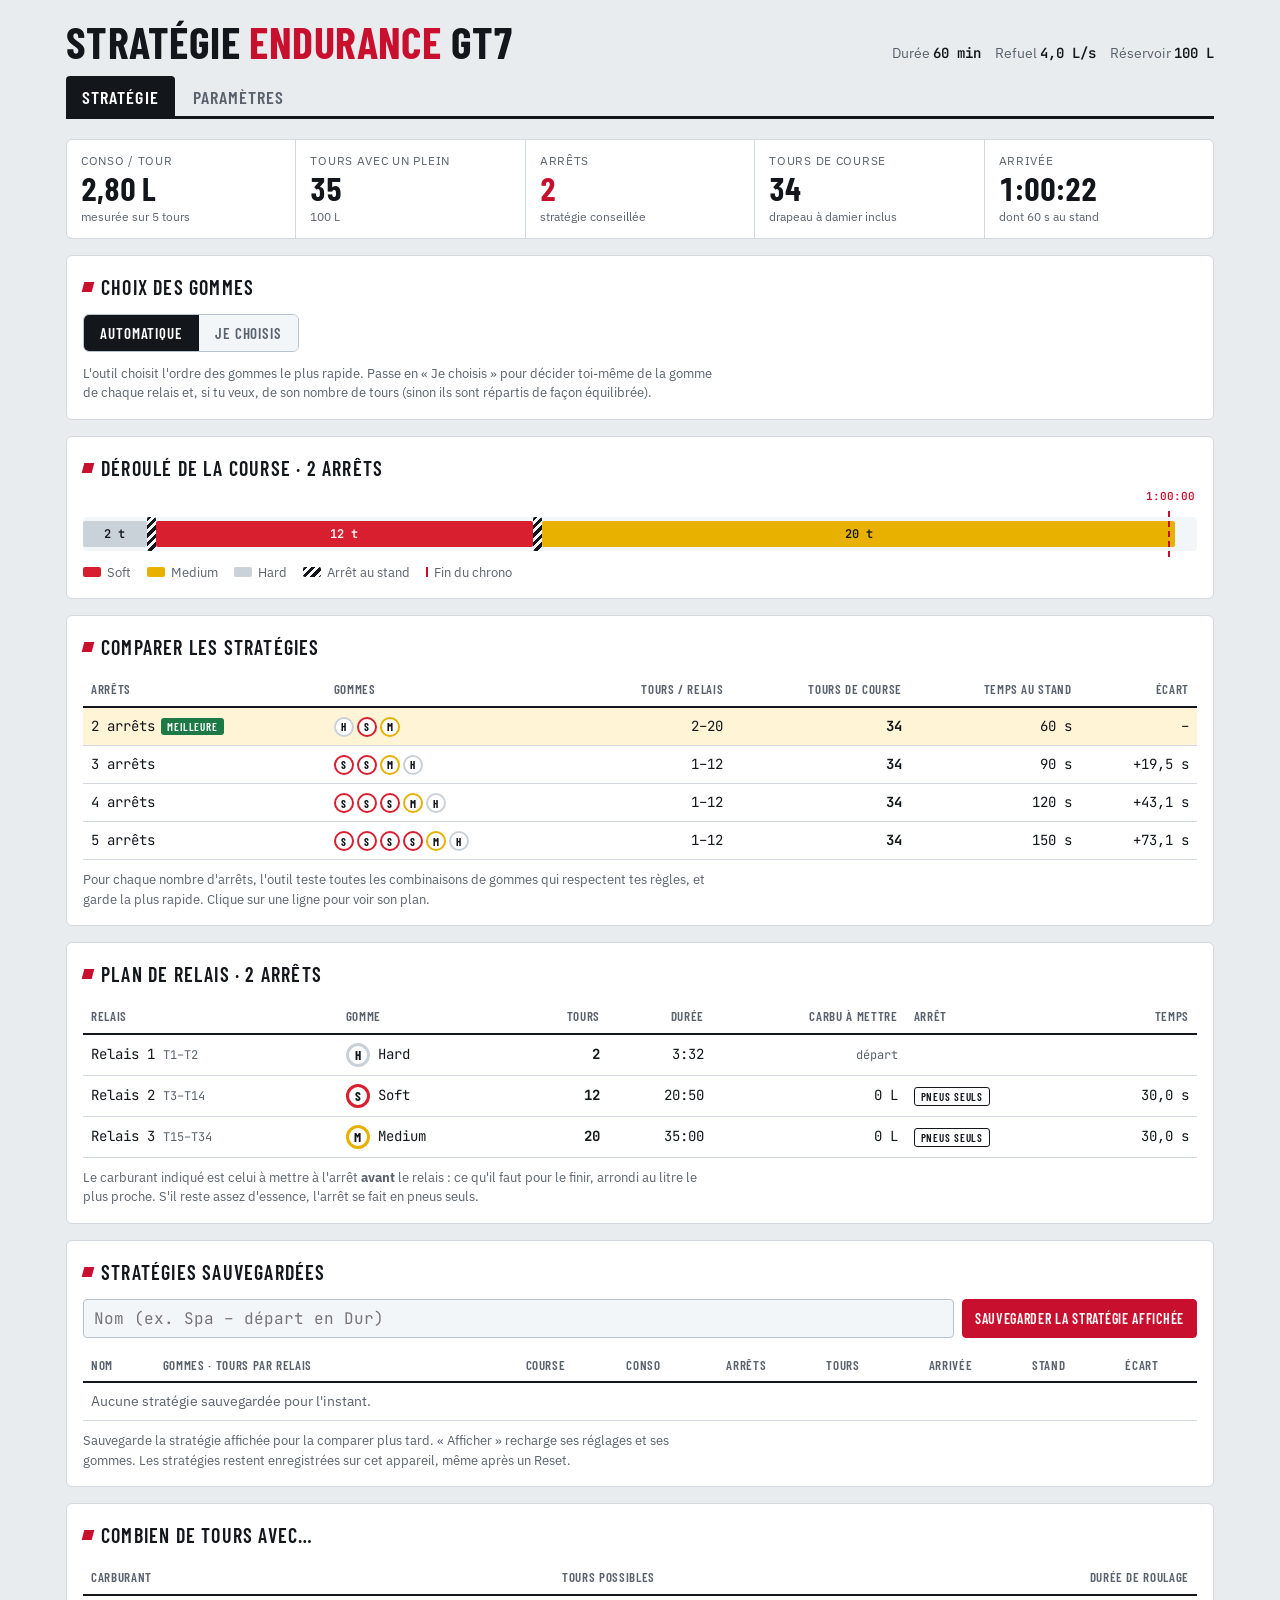
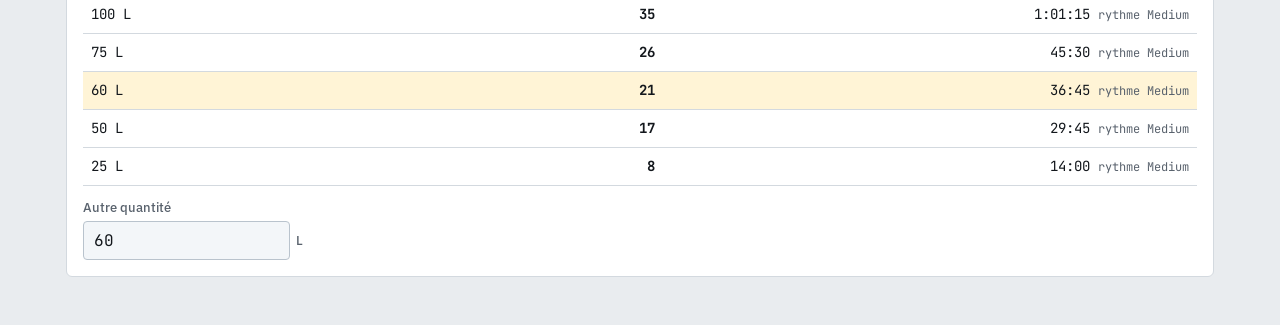
==== commit eff3f15b: "Stratégie manuelle : nombre de tours imposé par relais (calculateur web et Race Engineer) Co-Authore" ====
--- a/index.html
+++ b/index.html
@@ -98,6 +98,10 @@
 .relay .pick3 .chip{width:28px;height:28px;font-size:14px}
 .relay .x{background:transparent;border:0;color:var(--muted);font-size:16px;cursor:pointer;padding:4px 6px}
 .relay .x:hover{color:var(--accent)}
+.relay .lt{display:inline-flex;flex-direction:row;align-items:center;gap:3px;margin:0;font:600 13px var(--f-display);color:var(--muted)}
+.relay .lt input{width:58px;padding:5px 6px;font:600 15px var(--f-mono);text-align:right;background:var(--surface);color:var(--fg);border:1px solid var(--input-line);border-radius:4px}
+.relay .lt input:not(:placeholder-shown){border-color:var(--accent);color:var(--fg)}
+.relay .lt input::placeholder{color:var(--muted);opacity:.8}
 .btnrow{display:flex;flex-wrap:wrap;gap:8px}
 .mini{background:var(--input);color:var(--fg);border:1px solid var(--input-line);border-radius:4px;padding:7px 12px;font:600 14px var(--f-display);text-transform:uppercase;letter-spacing:.05em;cursor:pointer}
 .mini.on{background:var(--accent);border-color:var(--accent);color:#fff}
@@ -173,7 +177,7 @@
       </div>
       <p class="note" id="manualNote"></p>
     </div>
-    <p class="note" id="autoNote" style="margin-top:0">L'outil choisit l'ordre des gommes le plus rapide. Passe en « Je choisis » pour décider toi-même de la gomme de chaque relais : les tours sont alors répartis de façon équilibrée entre tes relais.</p>
+    <p class="note" id="autoNote" style="margin-top:0">L'outil choisit l'ordre des gommes le plus rapide. Passe en « Je choisis » pour décider toi-même de la gomme de chaque relais et, si tu veux, de son nombre de tours (sinon ils sont répartis de façon équilibrée).</p>
   </section>
   <section class="panel">
     <h2 id="tlTitle">Déroulé de la course</h2>
@@ -272,7 +276,7 @@
 <script>
 const COMPS=[{k:"S",name:"Soft"},{k:"M",name:"Medium"},{k:"H",name:"Hard"}];
 const CN={S:"Soft",M:"Medium",H:"Hard"};
-const DEF={mode:"time",duree:60,laps:35,tank:100,start:100,rate:4,mDeb:100,mFin:86,mTours:5,pitMode:"rate",pitFull:50,pitTyre:30,qty:60,nReq:3,manual:false,seq:[],
+const DEF={mode:"time",duree:60,laps:35,tank:100,start:100,rate:4,mDeb:100,mFin:86,mTours:5,pitMode:"rate",pitFull:50,pitTyre:30,qty:60,nReq:3,manual:false,seq:[],lapsFix:[],
   S:{lap:"1:44.200",life:12,req:true},M:{lap:"1:45.000",life:20,req:true},H:{lap:"1:45.900",life:30,req:true}};
 const clone=o=>JSON.parse(JSON.stringify(o));
 let S=clone(DEF),tab="strat",selN=null;
@@ -361,6 +365,46 @@
   let lo=k,hi=sum;while(lo<hi){const m=Math.floor((lo+hi)/2);if(simulate(seq,caps,m,P,bal).time>=P.T)hi=m;else lo=m+1}
   return simulate(seq,caps,lo,P,bal);
 }
+// temps et carburant d'un plan dont on connaît les tours de chaque relais (s)
+function runPlan(seq,s,P){
+  const k=seq.length;let fuel=P.start,drive=0,pits=0,lapNo=1;const rows=[];
+  for(let i=0;i<k;i++){
+    let stop=null;
+    if(i){const need=s[i]*P.c-fuel;const add=need>1e-9?Math.min(need,P.tank-fuel):0;
+      const t=P.stopTime(add);fuel+=add;pits+=t;stop={add,full:add>0,t}}
+    const d=s[i]*seq[i].lap;rows.push({i,g:seq[i].k,laps:s[i],from:lapNo,to:lapNo+s[i]-1,dur:d,start:drive+pits,stop});
+    lapNo+=s[i];drive+=d;fuel-=s[i]*P.c;
+  }
+  return{seq,s,rows,drive,pits,time:drive+pits,laps:s.reduce((a,b)=>a+b,0)}}
+// mode « Je choisis » avec des tours imposés : les relais sans nombre se partagent le reste au plus égal
+function fixedPlan(seq,fix,P){
+  const k=seq.length,fuelCaps=seq.map((g,i)=>i?P.fuelCap(P.tank):P.fuelCap(P.start)),caps=seq.map((g,i)=>Math.min(fuelCaps[i],g.life));
+  const isFix=i=>fix[i]>0,errs=[];
+  for(let i=0;i<k;i++)if(isFix(i)&&fix[i]>fuelCaps[i])errs.push(`R${i+1} : ${fix[i]} tours, mais ${i?"un plein":"l'essence du départ"} ne tient que ${fuelCaps[i]} tours`);
+  if(errs.length)return{err:errs.join(" ; ")};
+  const auto=seq.map((g,i)=>!isFix(i)),nAuto=auto.filter(Boolean).length,sumFix=fix.reduce((a,f,i)=>a+(isFix(i)?f:0),0);
+  if(seq.some((g,i)=>auto[i]&&caps[i]<1))return null;
+  const capAuto=seq.reduce((a,g,i)=>a+(auto[i]?caps[i]:0),0);
+  const run=L=>{const s=seq.map((g,i)=>auto[i]?1:fix[i]);let rem=L-s.reduce((a,b)=>a+b,0);
+    while(rem>0){let j=-1;for(let i=0;i<k;i++)if(auto[i]&&s[i]<caps[i]&&(j<0||s[i]<s[j]))j=i;if(j<0)break;s[j]++;rem--}
+    return runPlan(seq,s,P)};
+  const lifeWarn=seq.map((g,i)=>isFix(i)&&fix[i]>g.life?`R${i+1} dépasse la vie du ${CN[g.k]} (${g.life} tours)`:null).filter(Boolean);
+  const done=r=>{if(lifeWarn.length)r.warn=(r.warn?r.warn+" ; ":"")+lifeWarn.join(" ; ");return r};
+  if(P.mode==="laps"){
+    if(!nAuto){const r=runPlan(seq,fix.slice(0,k),P);if(r.laps!==P.L)r.warn=r.laps<P.L?`tes relais font ${r.laps} tours, il en manque ${P.L-r.laps} pour finir la course`:`tes relais font ${r.laps} tours, ${r.laps-P.L} de trop`;return done(r)}
+    if(P.L<sumFix+nAuto)return{err:`les tours imposés (${sumFix}) ne laissent pas au moins 1 tour aux autres relais (course de ${P.L} tours)`};
+    if(P.L>sumFix+capAuto)return{err:`les autres relais ne peuvent pas faire les ${P.L-sumFix} tours restants (carburant ou vie des gommes) : ajoute un relais ou augmente les tours imposés`};
+    return done(run(P.L))}
+  // course à la durée : on s'arrête au premier passage sur la ligne après la fin du chrono
+  if(!nAuto){const r=runPlan(seq,fix.slice(0,k),P);
+    if(r.time<P.T){const last=seq[k-1].lap,miss=Math.ceil((P.T-r.time)/last);r.warn=`le chrono n'est pas fini à la fin de tes relais : il manque environ ${miss} tour${miss>1?"s":""}`}
+    else{let t=0,n=0;for(const x of r.rows){if(x.stop)t+=x.stop.t;for(let j=0;j<x.laps;j++){t+=seq[x.i].lap;n++;if(t>=P.T)break}if(t>=P.T)break}
+      if(n<r.laps)r.warn=`la course s'arrête au T${n} : les ${r.laps-n} derniers tours prévus ne seront pas roulés`}
+    return done(r)}
+  const lo0=sumFix+nAuto,hi0=sumFix+capAuto;
+  if(run(hi0).time<P.T)return{err:"les autres relais ne tiennent pas jusqu'à la fin du chrono : ajoute un relais ou augmente les tours imposés"};
+  let lo=lo0,hi=hi0;while(lo<hi){const m=Math.floor((lo+hi)/2);if(run(m).time>=P.T)hi=m;else lo=m+1}
+  return done(run(lo))}
 const better=(a,b,P)=>!b||(P.mode==="laps"?a.time<b.time:a.laps>b.laps||a.laps===b.laps&&a.time<b.time);
 function solve(k,P){let best=null;for(const seq of sequences(k,P)){const r=bestForSeq(seq,P);if(r&&better(r,best,P))best=r}return best}
 
@@ -393,9 +437,14 @@
   $("manualBox").hidden=!S.manual;$("autoNote").hidden=!!S.manual;
   let manualR=null;
   if(S.manual){renderRelays();const seq=(S.seq||[]).map(k=>P.comps.find(c=>c.k===k)).filter(Boolean);
-    manualR=seq.length?bestForSeq(seq,P,true):null;const warn=manualCheck(P),mn=$("manualNote");
-    if(!manualR){mn.className="note bad";mn.textContent=(P.mode==="laps"&&seq.length>P.L)?"Trop de relais pour le nombre de tours de la course.":`Ces ${seq.length} relais ne suffisent pas : la vie des gommes ou le carburant ne tiennent pas assez de tours. Ajoute un relais ou change les gommes. En attendant, la stratégie conseillée est affichée.`}
-    else{mn.className="note"+(warn.length?" bad":"");mn.textContent=(warn.length?"Attention, ne respecte pas tes règles : "+warn.join(", ")+". ":"")+`Tours répartis au plus égal entre tes ${seq.length} relais.`}}
+    const fix=(S.lapsFix||[]).slice(0,seq.length),anyFix=fix.some(f=>f>0);let fixErr=null;
+    if(anyFix&&seq.length){const fr=fixedPlan(seq,fix,P);if(fr&&fr.err){fixErr=fr.err;manualR=null}else manualR=fr}
+    else manualR=seq.length?bestForSeq(seq,P,true):null;
+    const warn=manualCheck(P),mn=$("manualNote");
+    document.querySelectorAll("#relays input[data-fix]").forEach(inp=>{const i=+inp.dataset.fix;inp.placeholder=manualR&&!(fix[i]>0)?String(manualR.s[i]):"auto"});
+    if(fixErr){mn.className="note bad";mn.textContent="Impossible avec ces tours : "+fixErr+". En attendant, la stratégie conseillée est affichée."}
+    else if(!manualR){mn.className="note bad";mn.textContent=(P.mode==="laps"&&seq.length>P.L)?"Trop de relais pour le nombre de tours de la course.":`Ces ${seq.length} relais ne suffisent pas : la vie des gommes ou le carburant ne tiennent pas assez de tours. Ajoute un relais ou change les gommes. En attendant, la stratégie conseillée est affichée.`}
+    else{mn.className="note"+(warn.length?" bad":"");mn.textContent=(warn.length?"Attention, ne respecte pas tes règles : "+warn.join(", ")+". ":"")+(anyFix?`Tours imposés sur ${fix.map((f,i)=>f>0?"R"+(i+1):null).filter(Boolean).join(", ")}${fix.filter(f=>f>0).length<seq.length?", les autres relais se partagent le reste au plus égal":""}.`+(manualR.warn?" Attention : "+manualR.warn+".":""):`Tours répartis au plus égal entre tes ${seq.length} relais. Tape un nombre dans la case « t » d'un relais pour imposer ses tours.`)}}
   if(!list.length&&!manualR){al.hidden=false;al.textContent=P.mode==="laps"?"Aucune stratégie possible : vérifie la conso, le réservoir et la vie des gommes par rapport au nombre de tours.":"Aucune stratégie possible : un relais ne peut pas tenir assez de tours. Vérifie la conso, le réservoir et la vie des gommes.";clear();return}
   al.hidden=true;
   let best=list[0];for(const r of list)if(better(r,best,P))best=r;
@@ -441,18 +490,22 @@
   const used=new Set(seq);P.comps.forEach(c=>{if(c.req&&!used.has(c.k))msgs.push(`${CN[c.k]} obligatoire absent`)});
   if(used.size<P.nReq)msgs.push(`${P.nReq} gommes différentes demandées`);return msgs}
 function renderRelays(){
-  $("relays").innerHTML=(S.seq||[]).map((g,i)=>`<div class="relay"><span class="rl">R${i+1}</span><div class="pick3">${COMPS.map(c=>`<button type="button" data-i="${i}" data-g="${c.k}" aria-pressed="${g===c.k}" aria-label="Relais ${i+1} en ${c.name}">${chip(c.k)}</button>`).join("")}</div>${S.seq.length>1?`<button type="button" class="x" data-act="del" data-i="${i}" aria-label="Retirer le relais ${i+1}">✕</button>`:""}</div>`).join("")}
+  $("relays").innerHTML=(S.seq||[]).map((g,i)=>`<div class="relay"><span class="rl">R${i+1}</span><div class="pick3">${COMPS.map(c=>`<button type="button" data-i="${i}" data-g="${c.k}" aria-pressed="${g===c.k}" aria-label="Relais ${i+1} en ${c.name}">${chip(c.k)}</button>`).join("")}</div><label class="lt"><input type="number" min="1" max="999" step="1" inputmode="numeric" data-fix="${i}" value="${(S.lapsFix||[])[i]>0?S.lapsFix[i]:""}" placeholder="auto" aria-label="Nombre de tours du relais ${i+1} (vide = automatique)">t</label>${S.seq.length>1?`<button type="button" class="x" data-act="del" data-i="${i}" aria-label="Retirer le relais ${i+1}">✕</button>`:""}</div>`).join("")}
 let lastBest=null,lastSel=null,lastP=null;
 $("tyrePanel").addEventListener("click",e=>{const b=e.target.closest("button");if(!b)return;
   if(b.dataset.mode){S.manual=b.dataset.mode==="manual";if(S.manual&&!(S.seq&&S.seq.length))S.seq=lastBest?lastBest.seq.map(g=>g.k):["H","M","S"];}
   else if(b.dataset.g){S.seq[+b.dataset.i]=b.dataset.g}
-  else if(b.dataset.act==="del"){S.seq.splice(+b.dataset.i,1)}
+  else if(b.dataset.act==="del"){S.seq.splice(+b.dataset.i,1);(S.lapsFix||[]).splice(+b.dataset.i,1)}
   else if(b.dataset.act==="add"){S.seq.push(S.seq.length?S.seq[S.seq.length-1]:"M")}
-  else if(ORDER[b.dataset.act]){S.seq=presetSeq(ORDER[b.dataset.act],Math.max(S.seq.length,lastBest?lastBest.seq.length:3))}
-  else if(b.dataset.act==="best"&&lastBest){S.seq=lastBest.seq.map(g=>g.k)}
+  else if(ORDER[b.dataset.act]){S.seq=presetSeq(ORDER[b.dataset.act],Math.max(S.seq.length,lastBest?lastBest.seq.length:3));S.lapsFix=[]}
+  else if(b.dataset.act==="best"&&lastBest){S.seq=lastBest.seq.map(g=>g.k);S.lapsFix=[]}
   else return;
   save();render()});
 
+// nombre de tours imposé sur un relais (vide = réparti automatiquement)
+$("relays").addEventListener("change",e=>{const t=e.target;if(!t||t.dataset.fix==null)return;const i=+t.dataset.fix,v=parseInt(t.value,10);
+  S.lapsFix=(S.lapsFix||[]).slice();while(S.lapsFix.length<(S.seq||[]).length)S.lapsFix.push(null);S.lapsFix[i]=v>0?v:null;
+  save();render()});
 /* ---- stratégies sauvegardées (gardées à part : un Reset ne les efface pas) ---- */
 const esc=t=>String(t??"").replace(/[&<>"]/g,c=>({"&":"&amp;","<":"&lt;",">":"&gt;",'"':"&quot;"}[c]));
 function readSaved(){try{return JSON.parse(localStorage.getItem("gt7-saved")||"[]")}catch(e){return[]}}
@@ -479,7 +532,7 @@
 $("saved").addEventListener("click",e=>{const b=e.target.closest("button");if(!b)return;const a=readSaved();
   if(b.dataset.load){const x=a.find(y=>y.id===b.dataset.load);if(!x)return;
     S=Object.assign(clone(DEF),clone(x.snap));COMPS.forEach(c=>S[c.k]=Object.assign(clone(DEF[c.k]),x.snap[c.k]||{}));
-    S.manual=true;S.seq=x.seq.slice();selN=null;save();fillForm();render();window.scrollTo({top:0,behavior:"smooth"});return}
+    S.manual=true;S.seq=x.seq.slice();S.lapsFix=x.snap&&x.snap.lapsFix?x.snap.lapsFix.slice(0,x.seq.length):[];selN=null;save();fillForm();render();window.scrollTo({top:0,behavior:"smooth"});return}
   if(b.dataset.del){if(delArmed!==b.dataset.del){delArmed=b.dataset.del;b.classList.add("armed");b.textContent="Supprimer ?";setTimeout(()=>{if(delArmed===b.dataset.del){delArmed=null;renderSaved()}},4000);return}
     delArmed=null;writeSaved(a.filter(y=>y.id!==b.dataset.del));renderSaved()}});
 
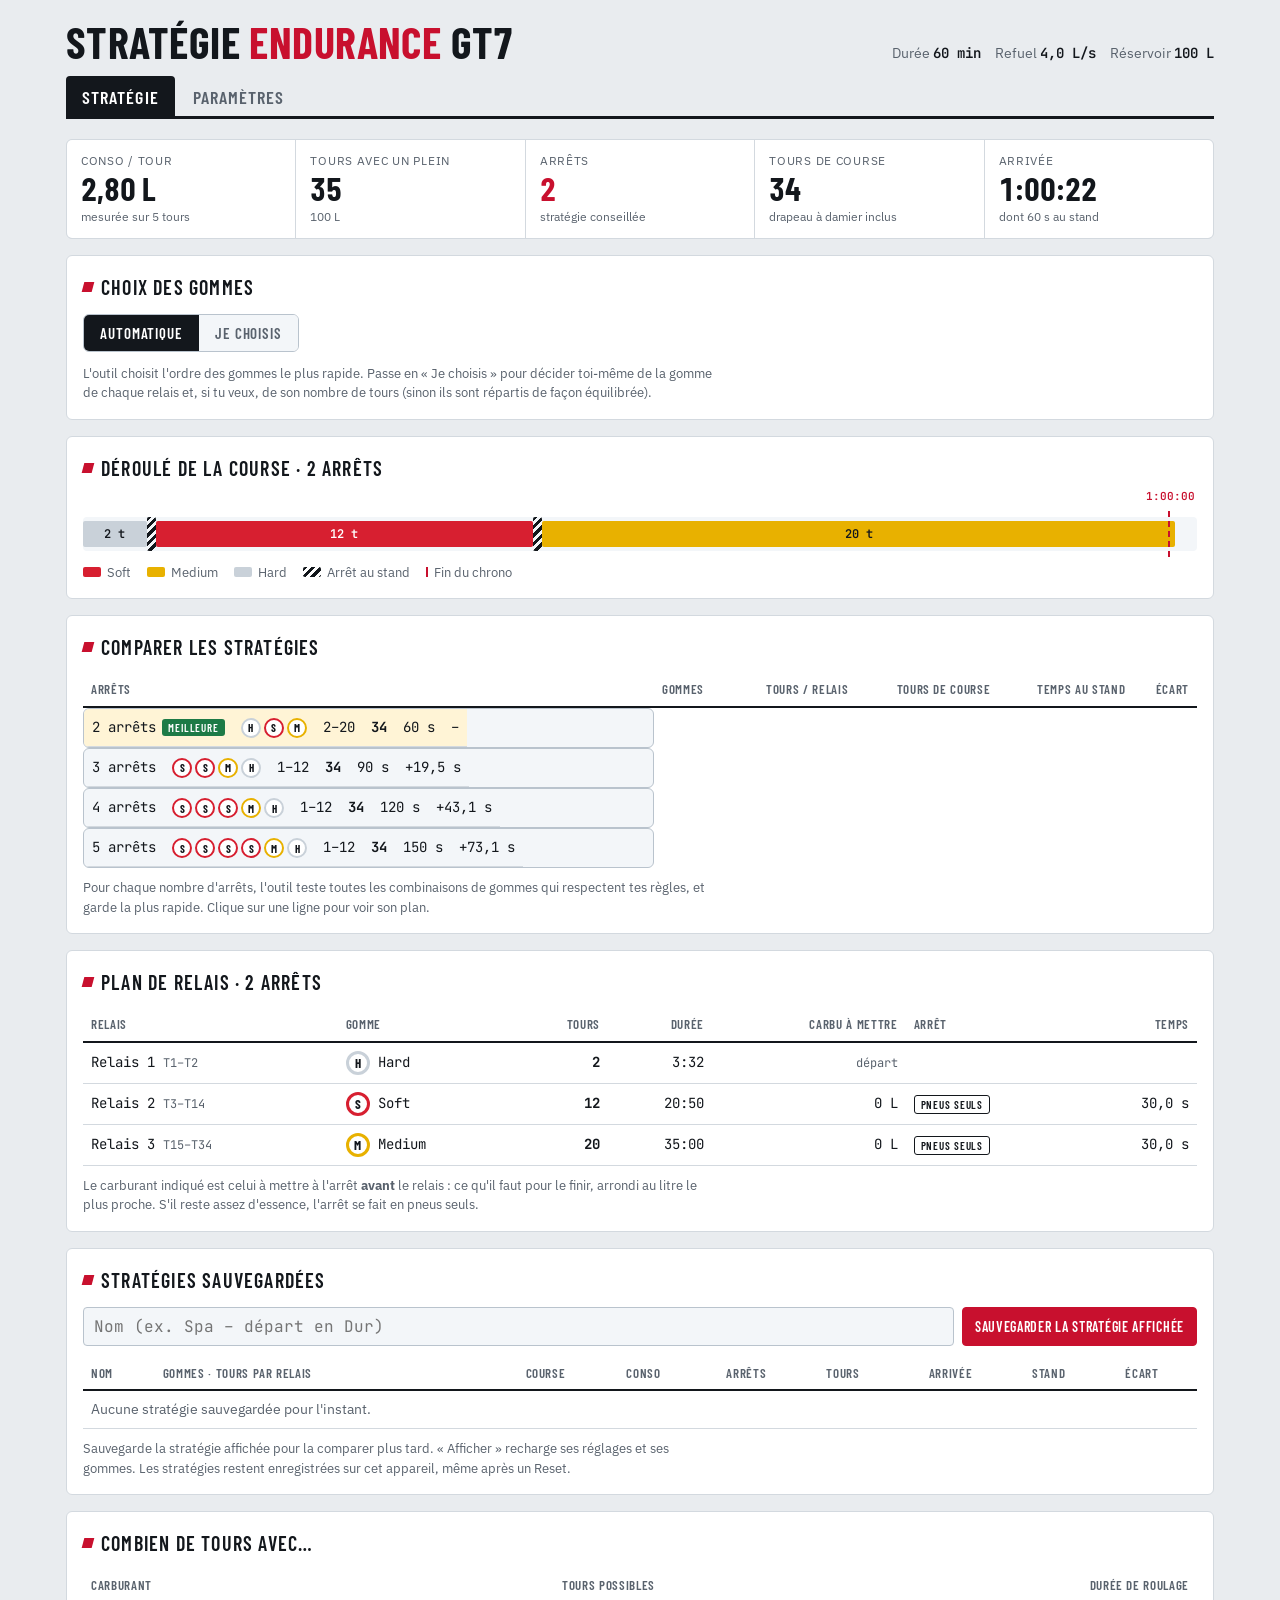
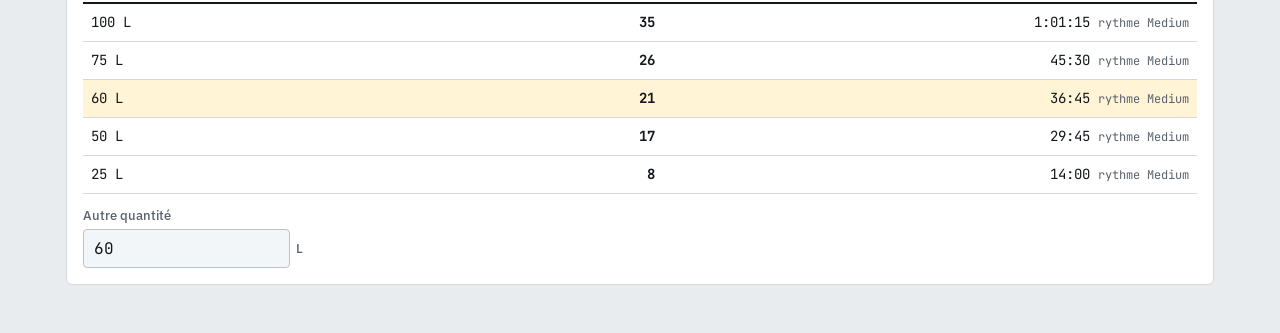
==== commit cb9b25a7: "Version web : onglet Paramètres simplifié comme dans l'appli (4 étapes, boutons) Co-Authored-By: Cla" ====
--- a/index.html
+++ b/index.html
@@ -49,6 +49,19 @@
 nav.tabs button[aria-selected=true]{background:var(--fg);color:var(--surface)}
 nav.tabs button:hover:not([aria-selected=true]){color:var(--fg)}
 .stack{display:flex;flex-direction:column;gap:16px;min-width:0}
+.sr{position:absolute!important;width:1px;height:1px;overflow:hidden;clip:rect(0 0 0 0);white-space:nowrap}
+.step h2{display:flex;align-items:center;gap:10px}
+.step .num{display:inline-flex;align-items:center;justify-content:center;width:26px;height:26px;border-radius:50%;background:var(--accent);color:#fff;font:700 15px var(--f-display);flex:none}
+.pick{display:flex;gap:0;border:1px solid var(--input-line);border-radius:6px;overflow:hidden;background:var(--input)}
+.pick button{flex:1;background:transparent;color:var(--muted);border:0;padding:10px 8px;font:600 14px var(--f-display);text-transform:uppercase;letter-spacing:.04em;cursor:pointer;min-height:42px}
+.pick button+button{border-left:1px solid var(--input-line)}
+.pick button[aria-pressed=true]{background:var(--accent);color:#fff}
+.pick button:focus-visible{outline:2px solid var(--accent);outline-offset:-2px}
+.learn{border-color:var(--accent)}
+.exnote{margin:0}
+#v-par .two{align-items:stretch}
+.tyretbl input[type=text]{min-width:0;width:100%}
+@media (max-width:480px){.tyretbl .tn{display:none}.tyretbl td:not(:first-child){min-width:0}}
 .two{display:grid;grid-template-columns:repeat(2,minmax(0,1fr));gap:16px;align-items:start}
 @media (max-width:860px){.two{grid-template-columns:minmax(0,1fr)}}
 .panel{background:var(--surface);border:1px solid var(--line);border-radius:6px;padding:16px;min-width:0}
@@ -107,6 +120,9 @@
 .mini.on{background:var(--accent);border-color:var(--accent);color:#fff}
 .mini.armed{background:var(--flag);border-color:var(--flag);color:#13171c}
 .note.bad{color:var(--accent)}
+.ecoNote{display:block;margin-top:6px;color:var(--fg);font-weight:600}
+.ecoBtn{margin-top:8px;padding:6px 12px;font-size:13px}
+.tag.eco{background:var(--ok-soft,#e5f4ec);color:var(--ok,#1b7a4b)}
 .saveline{display:flex;gap:8px;flex-wrap:wrap;margin-bottom:12px}
 .saveline input{flex:1;min-width:200px}
 .sv-acts{display:flex;gap:6px;justify-content:flex-end}
@@ -221,62 +237,63 @@
 
 <!-- ============ PARAMÈTRES ============ -->
 <section id="v-par" class="stack" hidden>
-  <p class="note" style="margin:0"><span class="example">Valeurs d'exemple</span>Les chiffres pré-remplis servent à montrer les calculs. Remplace-les par tes propres mesures.</p>
+  <p class="note exnote" id="exNote"><span class="example">Valeurs d'exemple</span>Remplace-les par tes chiffres.</p>
   <div class="two">
-    <div class="stack">
-      <section class="panel">
-        <h2>Réglages du salon GT7</h2>
-        <div class="fields">
-          <label>Type de course<select id="mode"><option value="time">À la durée</option><option value="laps">Au nombre de tours</option></select></label>
-          <label id="w-duree">Durée de course<span class="unit"><input type="number" id="duree" min="1" step="1"><span>min</span></span></label>
-          <label id="w-laps" hidden>Nombre de tours<span class="unit"><input type="number" id="laps" min="1" step="1"><span>tours</span></span></label>
-          <label>Refuel rate<span class="unit"><input type="number" id="rate" min="0.1" step="0.1"><span>L/s</span></span><span class="hint">vitesse de ravitaillement du salon</span></label>
-          <span></span>
-          <label>Réservoir<span class="unit"><input type="number" id="tank" min="1" step="1"><span>L</span></span></label>
-          <label>Carburant au départ<span class="unit"><input type="number" id="start" min="0" step="1"><span>L</span></span></label>
-        </div>
-      </section>
-      <section class="panel">
-        <h2>Consommation</h2>
-        <div class="fields">
-          <label>Carburant au début<span class="unit"><input type="number" id="mDeb" step="0.1"><span>L</span></span></label>
-          <label>Carburant à la fin<span class="unit"><input type="number" id="mFin" step="0.1"><span>L</span></span></label>
-          <label>Tours mesurés<input type="number" id="mTours" min="1" step="1"></label>
-        </div>
-        <div class="out" id="consoOut"></div>
-        <p class="note">Mesure sur 3 à 5 tours lancés, sans le tour de départ, avec les réglages du salon de ta course. Avec un réservoir de 100 L, 1 % de jauge = 1 L.</p>
-      </section>
-      <section class="panel">
-        <h2>Stand</h2>
-        <div class="fields">
-          <label class="full">Calcul du temps d'arrêt<select id="pitMode"><option value="rate">Pneus + litres ÷ refuel rate</option><option value="fixed">Temps fixes (arrêt complet ou pneus seuls)</option></select></label>
-          <label>Changement de pneus uniquement<span class="unit"><input type="number" id="pitTyre" min="1" step="1"><span>s</span></span><span class="hint">voie des stands + pneus, sans carburant</span></label>
-          <label id="w-pitFull">Arrêt complet<span class="unit"><input type="number" id="pitFull" min="1" step="1"><span>s</span></span><span class="hint">plein + pneus</span></label>
-        </div>
-        <div class="out" id="pitOut"></div>
-        <p class="note">Mesure le temps perdu par rapport à un tour normal : chronomètre un tour avec l'arrêt, puis retire ton temps au tour habituel.</p>
-      </section>
-    </div>
-    <section class="panel">
-      <h2>Gommes</h2>
-      <div class="tbl"><table class="tyretbl" style="min-width:420px">
-        <thead><tr><th>Gomme</th><th>Temps au tour</th><th>Vie (tours)</th><th class="l">Obligatoire</th></tr></thead>
+    <section class="panel step">
+      <h2><b class="num">1</b>La course</h2>
+      <div class="fields">
+        <div class="full pick" data-for="mode" role="group" aria-label="Type de course"><button type="button" data-v="time">À la durée</button><button type="button" data-v="laps">Au nombre de tours</button></div>
+        <select id="mode" class="sr" tabindex="-1" aria-hidden="true"><option value="time">À la durée</option><option value="laps">Au nombre de tours</option></select>
+        <label id="w-duree">Durée<span class="unit"><input type="number" inputmode="numeric" id="duree" min="1" step="1"><span>min</span></span></label>
+        <label id="w-laps" hidden>Nombre de tours<span class="unit"><input type="number" inputmode="numeric" id="laps" min="1" step="1"><span>tours</span></span></label>
+        <label>Gommes différentes<select id="nReq"><option value="1">1 suffit</option><option value="2">2 minimum</option><option value="3">3 minimum</option></select></label>
+        <label>Réservoir<span class="unit"><input type="number" inputmode="numeric" id="tank" min="1" step="1"><span>L</span></span></label>
+        <label>Essence au départ<span class="unit"><input type="number" inputmode="numeric" id="start" min="0" step="1"><span>L</span></span></label>
+      </div>
+    </section>
+    <section class="panel step">
+      <h2><b class="num">2</b>Ta conso</h2>
+      <div class="pick" data-for="consMode" role="group" aria-label="Ta conso"><button type="button" data-v="avg">Je la connais</button><button type="button" data-v="mesure">Je la mesure</button></div>
+      <select id="consMode" class="sr" tabindex="-1" aria-hidden="true"><option value="mesure">Je la mesure</option><option value="avg">Je la connais</option></select>
+      <div class="fields" style="margin-top:12px">
+        <label id="w-cAvg" hidden class="full">Conso moyenne par tour<span class="unit"><input type="text" inputmode="decimal" autocomplete="off" id="cAvg" placeholder="7,5"><span>L/tour</span></span></label>
+        <label class="w-mes">Essence au début<span class="unit"><input type="text" inputmode="decimal" autocomplete="off" id="mDeb"><span>L</span></span></label>
+        <label class="w-mes">Essence à la fin<span class="unit"><input type="text" inputmode="decimal" autocomplete="off" id="mFin"><span>L</span></span></label>
+        <label class="w-mes full">Tours roulés entre les deux<input type="number" inputmode="numeric" id="mTours" min="1" step="1"></label>
+      </div>
+      <div class="out" id="consoOut"></div>
+      <p class="note w-mes">Roule 3 à 5 tours lancés et note la jauge avant et après. Réservoir de 100 L : 1 % = 1 L.</p>
+    </section>
+    <section class="panel step">
+      <h2><b class="num">3</b>Tes gommes</h2>
+      <div class="tbl"><table class="tyretbl" style="min-width:0">
+        <thead><tr><th class="l">Gomme</th><th>Temps au tour</th><th>Vie</th><th>Imposée</th></tr></thead>
         <tbody id="tyres"></tbody>
       </table></div>
-      <p class="note">Temps au tour moyen sur un relais (pas ton meilleur tour), en m:ss.sss ou en secondes. Vie = nombre de tours que tu peux faire avec cette gomme dans les conditions de ta course, avant que l'usure te coûte trop de temps.</p>
-      <h2 style="margin-top:20px">Règles de la course</h2>
-      <div class="fields"><label>Gommes différentes requises<select id="nReq"><option value="1">1</option><option value="2">2</option><option value="3">3</option></select></label></div>
+      <p class="note">Temps au tour <b>moyen</b> (m:ss.sss). Vie = nombre de tours avant que l'usure coûte trop cher.</p>
       <p class="note" id="ruleNote"></p>
     </section>
+    <section class="panel step">
+      <h2><b class="num">4</b>Le stand</h2>
+      <div class="pick" data-for="pitMode" role="group" aria-label="Temps d'arrêt"><button type="button" data-v="rate">Selon l'essence</button><button type="button" data-v="fixed">Temps fixes</button></div>
+      <select id="pitMode" class="sr" tabindex="-1" aria-hidden="true"><option value="rate">Selon l'essence</option><option value="fixed">Temps fixes</option></select>
+      <div class="fields" style="margin-top:12px">
+        <label>Arrêt pneus seuls<span class="unit"><input type="number" inputmode="numeric" id="pitTyre" min="1" step="1"><span>s</span></span><span class="hint">temps perdu, sans essence</span></label>
+        <label id="w-rate">Refuel rate du salon<span class="unit"><input type="text" inputmode="decimal" autocomplete="off" id="rate"><span>L/s</span></span></label>
+        <label id="w-pitFull">Arrêt complet<span class="unit"><input type="number" inputmode="numeric" id="pitFull" min="1" step="1"><span>s</span></span><span class="hint">plein + pneus</span></label>
+      </div>
+      <div class="out" id="pitOut"></div>
+      <p class="note">Temps perdu = ton tour avec l'arrêt moins un tour normal.</p>
+    </section>
   </div>
-  <div style="display:flex;gap:12px;align-items:center;flex-wrap:wrap"><button type="button" class="reset" id="reset">Reset</button><span class="hint">Efface tous tes réglages et recharge les valeurs d'exemple.</span></div>
+  <div style="display:flex;gap:12px;align-items:center;flex-wrap:wrap"><button type="button" class="reset" id="reset">Reset</button><span class="hint">Remet les valeurs d'exemple.</span></div>
 </section>
 </div>
 
 <script>
 const COMPS=[{k:"S",name:"Soft"},{k:"M",name:"Medium"},{k:"H",name:"Hard"}];
 const CN={S:"Soft",M:"Medium",H:"Hard"};
-const DEF={mode:"time",duree:60,laps:35,tank:100,start:100,rate:4,mDeb:100,mFin:86,mTours:5,pitMode:"rate",pitFull:50,pitTyre:30,qty:60,nReq:3,manual:false,seq:[],lapsFix:[],
+const DEF={mode:"time",duree:60,laps:35,tank:100,start:100,rate:4,mDeb:100,mFin:86,mTours:5,consMode:"mesure",cAvg:"",pitMode:"rate",pitFull:50,pitTyre:30,qty:60,nReq:3,manual:false,seq:[],lapsFix:[],
   S:{lap:"1:44.200",life:12,req:true},M:{lap:"1:45.000",life:20,req:true},H:{lap:"1:45.900",life:30,req:true}};
 const clone=o=>JSON.parse(JSON.stringify(o));
 let S=clone(DEF),tab="strat",selN=null;
@@ -295,15 +312,22 @@
 const MAX=999;
 
 /* ---- formulaire ---- */
-$("tyres").innerHTML=COMPS.map(c=>`<tr><td class="lbl">${chip(c.k)} ${c.name}</td>
+$("tyres").innerHTML=COMPS.map(c=>`<tr><td class="lbl">${chip(c.k)} <span class="tn">${c.name}</span></td>
   <td><input type="text" id="${c.k}-lap" inputmode="decimal" aria-label="Temps au tour ${c.name}"></td>
   <td><input type="number" id="${c.k}-life" min="1" step="1" aria-label="Vie ${c.name} en tours"></td>
   <td class="l"><input type="checkbox" id="${c.k}-req" aria-label="${c.name} obligatoire"></td></tr>`).join("");
-const FIELDS=["mode","duree","laps","tank","start","rate","mDeb","mFin","mTours","pitMode","pitFull","pitTyre","qty","nReq"];
+const FIELDS=["mode","duree","laps","tank","start","rate","consMode","cAvg","mDeb","mFin","mTours","pitMode","pitFull","pitTyre","qty","nReq"];
 function fillForm(){FIELDS.forEach(f=>$(f).value=S[f]);COMPS.forEach(c=>{["lap","life"].forEach(f=>$(`${c.k}-${f}`).value=S[c.k][f]);$(`${c.k}-req`).checked=!!S[c.k].req})}
 document.addEventListener("input",e=>{const el=e.target,id=el.id;if(!id)return;
-  if(FIELDS.includes(id))S[id]=el.value;else{const m=id.match(/^([SMH])-(lap|life|req)$/);if(!m)return;S[m[1]][m[2]]=el.type==="checkbox"?el.checked:el.value}
+  if(FIELDS.includes(id)){S[id]=el.value;
+    // passage à « je tape ma conso » : on part de la conso mesurée
+    if(id==="consMode"&&el.value==="avg"&&!(num(S.cAvg)>0)){const c=(num(S.mDeb)-num(S.mFin))/num(S.mTours);if(c>0){S.cAvg=String(Math.round(c*100)/100);$("cAvg").value=S.cAvg}}}
+  else{const m=id.match(/^([SMH])-(lap|life|req)$/);if(!m)return;S[m[1]][m[2]]=el.type==="checkbox"?el.checked:el.value}
   selN=null;save();render()});
+function syncSeg(){document.querySelectorAll(".pick").forEach(g=>{const v=S[g.dataset.for];
+  g.querySelectorAll("button").forEach(b=>b.setAttribute("aria-pressed",String(b.dataset.v===String(v))))})}
+document.addEventListener("click",e=>{const b=e.target.closest&&e.target.closest(".pick button");if(!b)return;
+  const sel=$(b.closest(".pick").dataset.for);if(sel.value===b.dataset.v)return;sel.value=b.dataset.v;sel.dispatchEvent(new Event("input",{bubbles:true}))});
 let armed=false;
 $("reset").addEventListener("click",()=>{const b=$("reset");
   if(!armed){armed=true;b.classList.add("armed");b.textContent="Confirmer le reset";setTimeout(()=>{if(armed){armed=false;b.classList.remove("armed");b.textContent="Reset"}},5000);return}
@@ -313,8 +337,9 @@
 function derive(){
   const P={mode:S.mode,T:num(S.duree)*60,L:Math.floor(num(S.laps)),tank:num(S.tank),start:Math.min(num(S.start),num(S.tank)),
     rate:num(S.rate),pitMode:S.pitMode,pitFull:num(S.pitFull),pitTyre:num(S.pitTyre),nReq:+S.nReq};
-  P.c0=(num(S.mDeb)-num(S.mFin))/num(S.mTours);
-  P.c=P.c0;   // conso mesurée avec les réglages du salon de la course
+  P.cAvg=S.consMode==="avg";  // conso tapée directement, sinon mesurée (début − fin) ÷ tours
+  P.c0=P.cAvg?num(S.cAvg):(num(S.mDeb)-num(S.mFin))/num(S.mTours);
+  P.c=P.c0;   // conso avec les réglages du salon de la course
   P.comps=COMPS.map(c=>{const x=S[c.k],life=Math.floor(num(x.life));
     return{k:c.k,lap:parseLap(x.lap),req:!!x.req,life:Math.min(MAX,life),life0:life}});
   P.fuelCap=x=>P.c>0?Math.min(MAX,Math.floor(x/P.c+1e-9)):MAX;
@@ -323,7 +348,7 @@
   if(P.mode==="time"&&!(P.T>0))bad.push("la durée de course");
   if(P.mode==="laps"&&!(P.L>0))bad.push("le nombre de tours");
   if(!(P.tank>0)||!(num(S.start)>=0))bad.push("le réservoir et le carburant au départ");
-  if(!(P.c0>0))bad.push("la mesure de conso (carburant au début plus grand qu'à la fin, au moins 1 tour)");
+  if(!(P.c0>0))bad.push(P.cAvg?"la conso moyenne par tour":"la mesure de conso (carburant au début plus grand qu'à la fin, au moins 1 tour)");
   P.comps.forEach(c=>{if(!(c.lap>0))bad.push(`le temps au tour ${CN[c.k]}`);if(!(c.life0>=1))bad.push(`la vie ${CN[c.k]} (au moins 1 tour)`)});
   if(!(P.pitTyre>0))bad.push("le temps de changement de pneus uniquement (Stand) : il ne peut pas être à 0 s, sinon les arrêts pneus seuls deviennent gratuits");
   if(P.pitMode==="rate"&&!(P.rate>0))bad.push("le refuel rate");
@@ -366,37 +391,41 @@
   return simulate(seq,caps,lo,P,bal);
 }
 // temps et carburant d'un plan dont on connaît les tours de chaque relais (s)
-function runPlan(seq,s,P){
+function runPlan(seq,s,P,cs){
   const k=seq.length;let fuel=P.start,drive=0,pits=0,lapNo=1;const rows=[];
   for(let i=0;i<k;i++){
-    let stop=null;
-    if(i){const need=s[i]*P.c-fuel;const add=need>1e-9?Math.min(need,P.tank-fuel):0;
+    let stop=null;const c=cs&&cs[i]>0?cs[i]:P.c;
+    if(i){const need=s[i]*c-fuel;const add=need>1e-9?Math.min(need,P.tank-fuel):0;
       const t=P.stopTime(add);fuel+=add;pits+=t;stop={add,full:add>0,t}}
-    const d=s[i]*seq[i].lap;rows.push({i,g:seq[i].k,laps:s[i],from:lapNo,to:lapNo+s[i]-1,dur:d,start:drive+pits,stop});
-    lapNo+=s[i];drive+=d;fuel-=s[i]*P.c;
+    const d=s[i]*seq[i].lap;rows.push({i,g:seq[i].k,laps:s[i],from:lapNo,to:lapNo+s[i]-1,dur:d,start:drive+pits,stop,eco:c<P.c-1e-9?c:null});
+    lapNo+=s[i];drive+=d;fuel=Math.max(0,fuel-s[i]*c);
   }
   return{seq,s,rows,drive,pits,time:drive+pits,laps:s.reduce((a,b)=>a+b,0)}}
 // mode « Je choisis » avec des tours imposés : les relais sans nombre se partagent le reste au plus égal
-function fixedPlan(seq,fix,P){
+function fixedPlan(seq,fix,P,force){
   const k=seq.length,fuelCaps=seq.map((g,i)=>i?P.fuelCap(P.tank):P.fuelCap(P.start)),caps=seq.map((g,i)=>Math.min(fuelCaps[i],g.life));
-  const isFix=i=>fix[i]>0,errs=[];
-  for(let i=0;i<k;i++)if(isFix(i)&&fix[i]>fuelCaps[i])errs.push(`R${i+1} : ${fix[i]} tours, mais ${i?"un plein":"l'essence du départ"} ne tient que ${fuelCaps[i]} tours`);
-  if(errs.length)return{err:errs.join(" ; ")};
+  const isFix=i=>fix[i]>0,errs=[],cs=seq.map(()=>null),eco=[];
+  for(let i=0;i<k;i++)if(isFix(i)&&fix[i]>fuelCaps[i]){
+    errs.push(`R${i+1} : ${fix[i]} tours, mais ${i?"un plein":"l'essence du départ"} ne tient que ${fuelCaps[i]} tours`);
+    // validé quand même : tu économises (short shift, lift & coast) pour tenir les tours avec ce que tu as
+    const avail=i?P.tank:P.start;cs[i]=avail/fix[i];eco.push({i,laps:fix[i],c:cs[i],pct:P.c>0?(1-cs[i]/P.c)*100:0})}
+  if(errs.length&&!force)return{err:errs.join(" ; "),fuel:true};
+  if(eco.some(e=>!(e.c>0)))return{err:"impossible sans essence au départ"};
   const auto=seq.map((g,i)=>!isFix(i)),nAuto=auto.filter(Boolean).length,sumFix=fix.reduce((a,f,i)=>a+(isFix(i)?f:0),0);
   if(seq.some((g,i)=>auto[i]&&caps[i]<1))return null;
   const capAuto=seq.reduce((a,g,i)=>a+(auto[i]?caps[i]:0),0);
   const run=L=>{const s=seq.map((g,i)=>auto[i]?1:fix[i]);let rem=L-s.reduce((a,b)=>a+b,0);
     while(rem>0){let j=-1;for(let i=0;i<k;i++)if(auto[i]&&s[i]<caps[i]&&(j<0||s[i]<s[j]))j=i;if(j<0)break;s[j]++;rem--}
-    return runPlan(seq,s,P)};
+    return runPlan(seq,s,P,cs)};
   const lifeWarn=seq.map((g,i)=>isFix(i)&&fix[i]>g.life?`R${i+1} dépasse la vie du ${CN[g.k]} (${g.life} tours)`:null).filter(Boolean);
-  const done=r=>{if(lifeWarn.length)r.warn=(r.warn?r.warn+" ; ":"")+lifeWarn.join(" ; ");return r};
+  const done=r=>{r.eco=eco;if(lifeWarn.length)r.warn=(r.warn?r.warn+" ; ":"")+lifeWarn.join(" ; ");return r};
   if(P.mode==="laps"){
-    if(!nAuto){const r=runPlan(seq,fix.slice(0,k),P);if(r.laps!==P.L)r.warn=r.laps<P.L?`tes relais font ${r.laps} tours, il en manque ${P.L-r.laps} pour finir la course`:`tes relais font ${r.laps} tours, ${r.laps-P.L} de trop`;return done(r)}
+    if(!nAuto){const r=runPlan(seq,fix.slice(0,k),P,cs);if(r.laps!==P.L)r.warn=r.laps<P.L?`tes relais font ${r.laps} tours, il en manque ${P.L-r.laps} pour finir la course`:`tes relais font ${r.laps} tours, ${r.laps-P.L} de trop`;return done(r)}
     if(P.L<sumFix+nAuto)return{err:`les tours imposés (${sumFix}) ne laissent pas au moins 1 tour aux autres relais (course de ${P.L} tours)`};
     if(P.L>sumFix+capAuto)return{err:`les autres relais ne peuvent pas faire les ${P.L-sumFix} tours restants (carburant ou vie des gommes) : ajoute un relais ou augmente les tours imposés`};
     return done(run(P.L))}
   // course à la durée : on s'arrête au premier passage sur la ligne après la fin du chrono
-  if(!nAuto){const r=runPlan(seq,fix.slice(0,k),P);
+  if(!nAuto){const r=runPlan(seq,fix.slice(0,k),P,cs);
     if(r.time<P.T){const last=seq[k-1].lap,miss=Math.ceil((P.T-r.time)/last);r.warn=`le chrono n'est pas fini à la fin de tes relais : il manque environ ${miss} tour${miss>1?"s":""}`}
     else{let t=0,n=0;for(const x of r.rows){if(x.stop)t+=x.stop.t;for(let j=0;j<x.laps;j++){t+=seq[x.i].lap;n++;if(t>=P.T)break}if(t>=P.T)break}
       if(n<r.laps)r.warn=`la course s'arrête au T${n} : les ${r.laps-n} derniers tours prévus ne seront pas roulés`}
@@ -412,11 +441,14 @@
 function render(){
   document.querySelectorAll("nav.tabs button").forEach(b=>b.setAttribute("aria-selected",b.dataset.tab===tab));
   $("v-strat").hidden=tab!=="strat";$("v-par").hidden=tab!=="par";
-  $("w-duree").hidden=S.mode!=="time";$("w-laps").hidden=S.mode!=="laps";$("w-pitFull").hidden=S.pitMode!=="fixed";
+  $("w-duree").hidden=S.mode!=="time";$("w-laps").hidden=S.mode!=="laps";$("w-pitFull").hidden=S.pitMode!=="fixed";$("w-rate").hidden=S.pitMode!=="rate";syncSeg();
+  // « Valeurs d'exemple » : seulement tant que les réglages n'ont pas été changés
+  $("exNote").hidden=!(["duree","laps","tank","start","mDeb","mFin","mTours","rate","pitTyre","pitFull","cAvg"].every(k=>String(S[k])===String(DEF[k]))&&COMPS.every(c=>String(S[c.k].lap)===DEF[c.k].lap&&String(S[c.k].life)===String(DEF[c.k].life)));
+  $("w-cAvg").hidden=S.consMode!=="avg";document.querySelectorAll(".w-mes").forEach(e=>e.hidden=S.consMode==="avg");
   const P=derive();
   $("meta").innerHTML=`<span>${P.mode==="time"?`Durée <b>${f0(num(S.duree))} min</b>`:`Course <b>${f0(P.L)} tours</b>`}</span><span>Refuel <b>${f1(P.rate)} L/s</b></span><span>Réservoir <b>${f0(P.tank)} L</b></span>`;
   // sorties de l'onglet Paramètres
-  $("consoOut").innerHTML=P.c0>0?`<span>Conso : <b>${f2(P.c)} L/tour</b></span><span>Plein de ${f0(P.tank)} L : <b>${P.c>0?Math.floor(P.tank/P.c+1e-9)+" tours":"illimité"}</b></span>`:`<span>Entre le carburant au début, à la fin et le nombre de tours.</span>`;
+  $("consoOut").innerHTML=P.c0>0?`<span>Conso : <b>${f2(P.c)} L/tour</b></span><span>Plein de ${f0(P.tank)} L : <b>${P.c>0?Math.floor(P.tank/P.c+1e-9)+" tours":"illimité"}</b></span>`:`<span>${P.cAvg?"Tape ta conso moyenne par tour, en litres.":"Entre le carburant au début, à la fin et le nombre de tours."}</span>`;
   $("pitOut").innerHTML=P.pitMode==="rate"
     ?(P.rate>0?`<span>Pneus seuls : <b>${f0(P.pitTyre)} s</b></span><span>+ 50 L : <b>${f1(P.stopTime(50))} s</b></span><span>Plein de ${f0(P.tank)} L : <b>${f1(P.stopTime(P.tank))} s</b></span>`:"<span>Entre le refuel rate dans les réglages du salon.</span>")
     :`<span>Avec carburant : <b>${f0(P.pitFull)} s</b></span><span>Pneus seuls : <b>${f0(P.pitTyre)} s</b></span><span class="hint">le refuel rate n'est pas utilisé</span>`;
@@ -438,13 +470,22 @@
   let manualR=null;
   if(S.manual){renderRelays();const seq=(S.seq||[]).map(k=>P.comps.find(c=>c.k===k)).filter(Boolean);
     const fix=(S.lapsFix||[]).slice(0,seq.length),anyFix=fix.some(f=>f>0);let fixErr=null;
-    if(anyFix&&seq.length){const fr=fixedPlan(seq,fix,P);if(fr&&fr.err){fixErr=fr.err;manualR=null}else manualR=fr}
+    let fuelErr=false;if(anyFix&&seq.length){const fr=fixedPlan(seq,fix,P,!!S.fuelSave);if(fr&&fr.err){fixErr=fr.err;fuelErr=!!fr.fuel;manualR=null}else manualR=fr}
     else manualR=seq.length?bestForSeq(seq,P,true):null;
     const warn=manualCheck(P),mn=$("manualNote");
     document.querySelectorAll("#relays input[data-fix]").forEach(inp=>{const i=+inp.dataset.fix;inp.placeholder=manualR&&!(fix[i]>0)?String(manualR.s[i]):"auto"});
-    if(fixErr){mn.className="note bad";mn.textContent="Impossible avec ces tours : "+fixErr+". En attendant, la stratégie conseillée est affichée."}
+    if(fixErr){mn.className="note bad";mn.textContent="Impossible avec ces tours : "+fixErr+". En attendant, la stratégie conseillée est affichée.";
+      if(fuelErr){const b=document.createElement("button");b.type="button";b.className="reset ecoBtn";b.textContent="Valider quand même : j'économise";
+        b.addEventListener("click",()=>{S.fuelSave=true;save();render()});mn.append(" ",b)}
+      else if(S.fuelSave){const b=document.createElement("button");b.type="button";b.className="reset ecoBtn";b.textContent="Annuler l'économie";
+        b.addEventListener("click",()=>{S.fuelSave=false;save();render()});mn.append(" ",b)}}
     else if(!manualR){mn.className="note bad";mn.textContent=(P.mode==="laps"&&seq.length>P.L)?"Trop de relais pour le nombre de tours de la course.":`Ces ${seq.length} relais ne suffisent pas : la vie des gommes ou le carburant ne tiennent pas assez de tours. Ajoute un relais ou change les gommes. En attendant, la stratégie conseillée est affichée.`}
-    else{mn.className="note"+(warn.length?" bad":"");mn.textContent=(warn.length?"Attention, ne respecte pas tes règles : "+warn.join(", ")+". ":"")+(anyFix?`Tours imposés sur ${fix.map((f,i)=>f>0?"R"+(i+1):null).filter(Boolean).join(", ")}${fix.filter(f=>f>0).length<seq.length?", les autres relais se partagent le reste au plus égal":""}.`+(manualR.warn?" Attention : "+manualR.warn+".":""):`Tours répartis au plus égal entre tes ${seq.length} relais. Tape un nombre dans la case « t » d'un relais pour imposer ses tours.`)}}
+    else{mn.className="note"+(warn.length?" bad":"");mn.textContent=(warn.length?"Attention, ne respecte pas tes règles : "+warn.join(", ")+". ":"")+(anyFix?`Tours imposés sur ${fix.map((f,i)=>f>0?"R"+(i+1):null).filter(Boolean).join(", ")}${fix.filter(f=>f>0).length<seq.length?", les autres relais se partagent le reste au plus égal":""}.`+(manualR.warn?" Attention : "+manualR.warn+".":""):`Tours répartis au plus égal entre tes ${seq.length} relais. Tape un nombre dans la case « t » d'un relais pour imposer ses tours.`);
+      const eco=manualR.eco||[];
+      if(eco.length){const p=document.createElement("span");p.className="ecoNote";
+        p.textContent="Validé en économie : "+eco.map(e=>`R${e.i+1} en ${e.laps} tours, vise ${f2(e.c)} L/tour au lieu de ${f2(P.c)} (−${f1(e.pct)} %)`).join(" ; ")+". L'écran Pilote te donnera la conso à viser pendant le relais."+(eco.some(e=>e.pct>12)?" C'est une grosse économie : vérifie-la en essais.":"");
+        const b=document.createElement("button");b.type="button";b.className="reset ecoBtn";b.textContent="Annuler l'économie";
+        b.addEventListener("click",()=>{S.fuelSave=false;save();render()});mn.append(" ",p," ",b)}}}
   if(!list.length&&!manualR){al.hidden=false;al.textContent=P.mode==="laps"?"Aucune stratégie possible : vérifie la conso, le réservoir et la vie des gommes par rapport au nombre de tours.":"Aucune stratégie possible : un relais ne peut pas tenir assez de tours. Vérifie la conso, le réservoir et la vie des gommes.";clear();return}
   al.hidden=true;
   let best=list[0];for(const r of list)if(better(r,best,P))best=r;
@@ -460,7 +501,7 @@
     const gap=r===best?"–":d!==0?`${d>0?"+":""}${d} tour${Math.abs(d)>1?"s":""}`:`+${f1(r.time-best.time)} s`;
     return`<tr class="pick${!useManual&&n===selN?" sel":""}" data-n="${n}" tabindex="0"><td>${plural(n,"arrêt")}${r===best?'<span class="tag">Meilleure</span>':""}</td><td class="l"><span class="chips">${r.seq.map(g=>chip(g.k)).join("")}</span></td><td>${mn===mx?mn:mn+"–"+mx}</td><td><b>${r.laps}</b></td><td>${f0(r.pits)} s</td><td>${gap}</td></tr>`}).join("");
   $("kpis").innerHTML=[
-    ["Conso / tour",f2(P.c)+" L",`mesurée sur ${f0(num(S.mTours))} tours`,0],
+    ["Conso / tour",f2(P.c)+" L",P.cAvg?"moyenne tapée":`mesurée sur ${f0(num(S.mTours))} tours`,0],
     ["Tours avec un plein",P.c>0?Math.floor(P.tank/P.c+1e-9):"∞",`${f0(P.tank)} L`,0],
     ["Arrêts",nStops(sel),useManual?"mon choix de gommes":selN===nStops(best)?"stratégie conseillée":"stratégie choisie",1],
     ["Tours de course",sel.laps,P.mode==="time"?"drapeau à damier inclus":"fixés",0],
@@ -468,7 +509,7 @@
   ].map(k=>`<div class="k${k[3]?" hot":""}"><small>${k[0]}</small><b>${k[1]}</b><i>${k[2]}</i></div>`).join("");
   $("planTitle").textContent=`Plan de relais · ${plural(nStops(sel),"arrêt")}`;
   $("tlTitle").textContent=`Déroulé de la course · ${plural(nStops(sel),"arrêt")}`;
-  $("plan").innerHTML=sel.rows.map(x=>`<tr><td>Relais ${x.i+1} <span class="hint">T${x.from}–T${x.to}</span></td><td class="l">${chip(x.g)} ${CN[x.g]}</td><td><b>${x.laps}</b></td><td>${clock(x.dur)}</td>
+  $("plan").innerHTML=sel.rows.map(x=>`<tr><td>Relais ${x.i+1} <span class="hint">T${x.from}–T${x.to}</span></td><td class="l">${chip(x.g)} ${CN[x.g]}${x.eco?` <span class="tag eco" title="Relais en économie d'essence">éco ${f2(x.eco)} L/t</span>`:""}</td><td><b>${x.laps}</b></td><td>${clock(x.dur)}</td>
     <td>${x.stop?(x.stop.full?`+${f0(x.stop.add)} L`:"0 L"):'<span class="hint">départ</span>'}</td>
     <td class="l">${x.stop?(x.stop.full?'<span class="tag full">Pneus + carbu</span>':'<span class="tag tyre">Pneus seuls</span>'):""}</td>
     <td>${x.stop?f1(x.stop.t)+" s":""}</td></tr>`).join("");
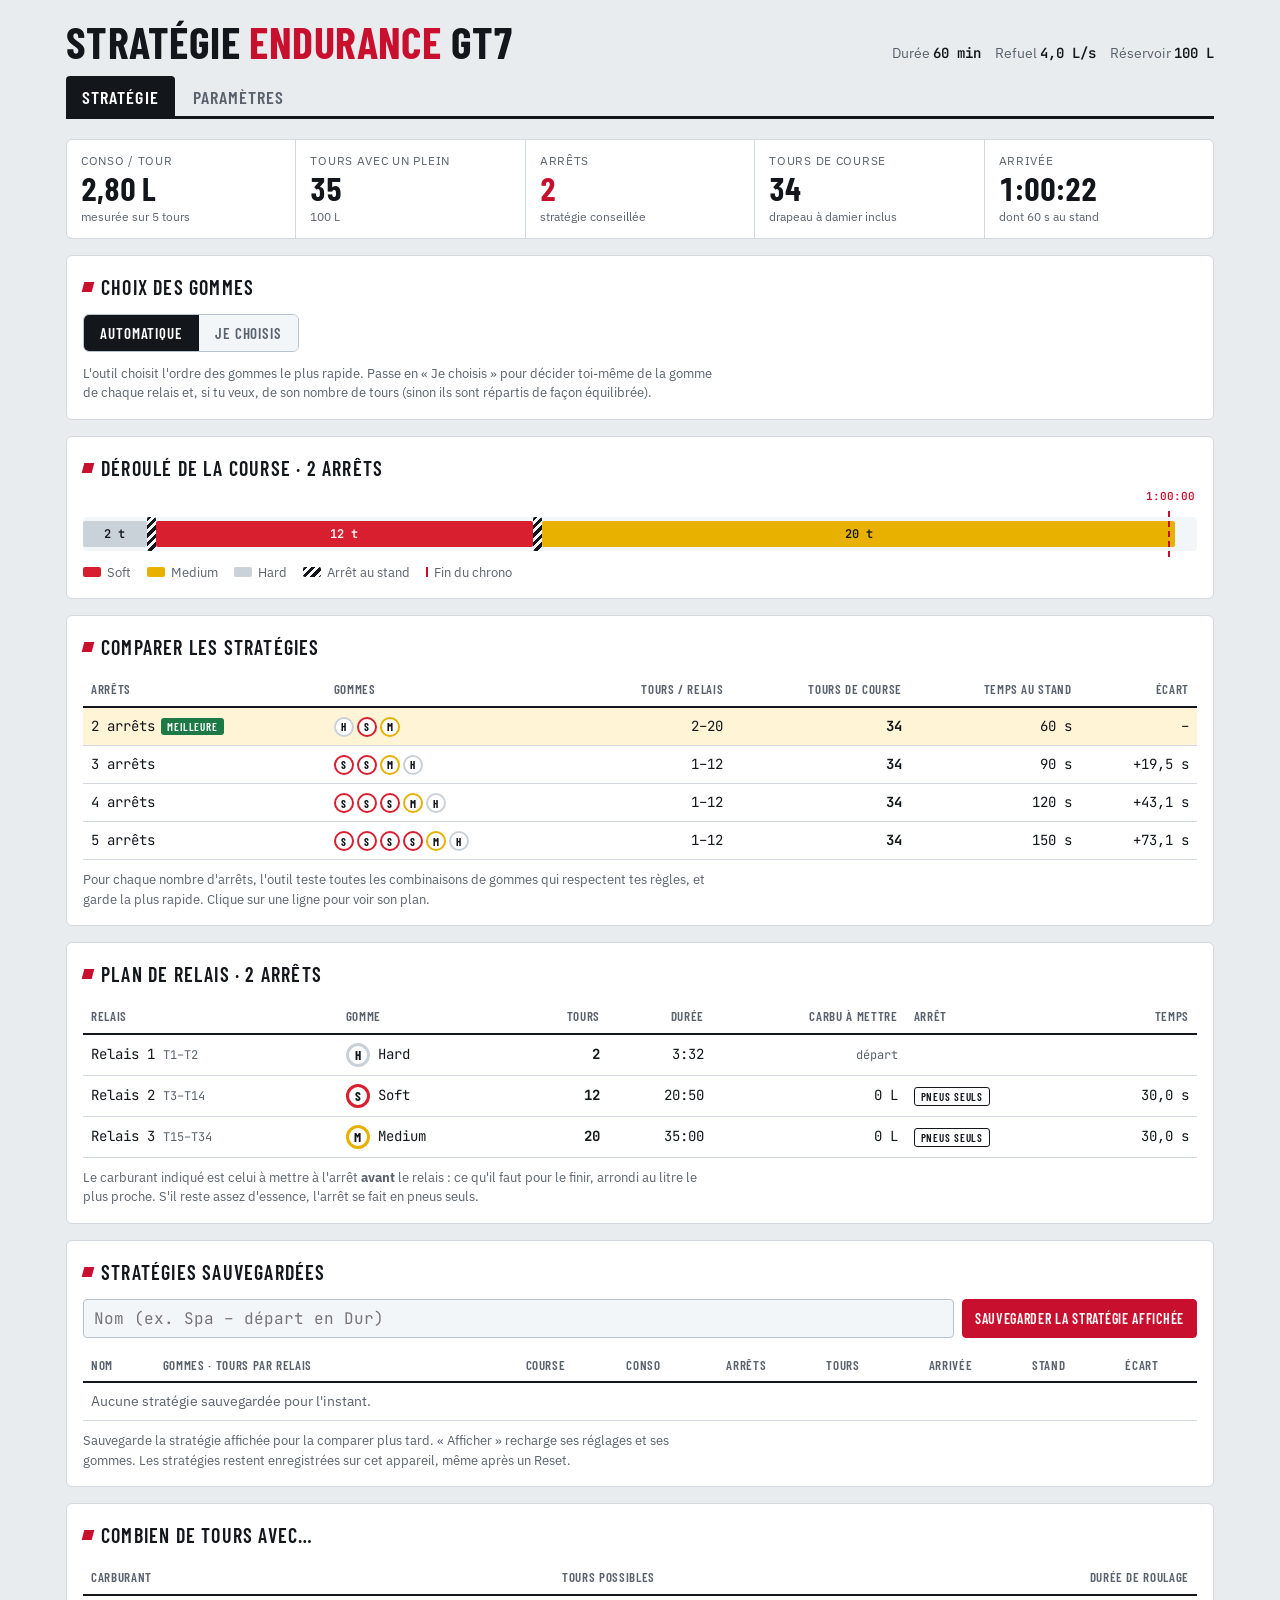
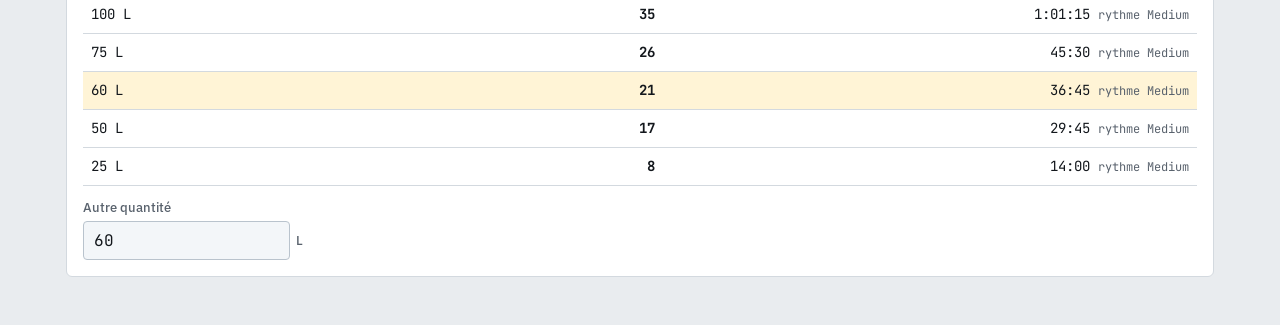
==== commit af4b3c0a: "Comparer les stratégies : lignes du tableau de nouveau alignées (conflit de nom avec les boutons de " ====
--- a/index.html
+++ b/index.html
@@ -52,16 +52,17 @@
 .sr{position:absolute!important;width:1px;height:1px;overflow:hidden;clip:rect(0 0 0 0);white-space:nowrap}
 .step h2{display:flex;align-items:center;gap:10px}
 .step .num{display:inline-flex;align-items:center;justify-content:center;width:26px;height:26px;border-radius:50%;background:var(--accent);color:#fff;font:700 15px var(--f-display);flex:none}
-.pick{display:flex;gap:0;border:1px solid var(--input-line);border-radius:6px;overflow:hidden;background:var(--input)}
-.pick button{flex:1;background:transparent;color:var(--muted);border:0;padding:10px 8px;font:600 14px var(--f-display);text-transform:uppercase;letter-spacing:.04em;cursor:pointer;min-height:42px}
-.pick button+button{border-left:1px solid var(--input-line)}
-.pick button[aria-pressed=true]{background:var(--accent);color:#fff}
-.pick button:focus-visible{outline:2px solid var(--accent);outline-offset:-2px}
+.choix{display:flex;gap:0;border:1px solid var(--input-line);border-radius:6px;overflow:hidden;background:var(--input)}
+.choix button{flex:1;background:transparent;color:var(--muted);border:0;padding:10px 8px;font:600 14px var(--f-display);text-transform:uppercase;letter-spacing:.04em;cursor:pointer;min-height:42px}
+.choix button+button{border-left:1px solid var(--input-line)}
+.choix button[aria-pressed=true]{background:var(--accent);color:#fff}
+.choix button:focus-visible{outline:2px solid var(--accent);outline-offset:-2px}
 .learn{border-color:var(--accent)}
 .exnote{margin:0}
 #v-par .two{align-items:stretch}
 .tyretbl input[type=text]{min-width:0;width:100%}
 @media (max-width:480px){.tyretbl .tn{display:none}.tyretbl td:not(:first-child){min-width:0}}
+@media (max-width:400px){.tyretbl input{font-size:14px!important;padding:7px 5px!important;letter-spacing:-.03em}.tyretbl th,.tyretbl td{padding-left:3px!important;padding-right:3px!important}.tyretbl input[id$="-life"]{width:46px!important;min-width:0!important}}
 .two{display:grid;grid-template-columns:repeat(2,minmax(0,1fr));gap:16px;align-items:start}
 @media (max-width:860px){.two{grid-template-columns:minmax(0,1fr)}}
 .panel{background:var(--surface);border:1px solid var(--line);border-radius:6px;padding:16px;min-width:0}
@@ -242,7 +243,7 @@
     <section class="panel step">
       <h2><b class="num">1</b>La course</h2>
       <div class="fields">
-        <div class="full pick" data-for="mode" role="group" aria-label="Type de course"><button type="button" data-v="time">À la durée</button><button type="button" data-v="laps">Au nombre de tours</button></div>
+        <div class="full choix" data-for="mode" role="group" aria-label="Type de course"><button type="button" data-v="time">À la durée</button><button type="button" data-v="laps">Au nombre de tours</button></div>
         <select id="mode" class="sr" tabindex="-1" aria-hidden="true"><option value="time">À la durée</option><option value="laps">Au nombre de tours</option></select>
         <label id="w-duree">Durée<span class="unit"><input type="number" inputmode="numeric" id="duree" min="1" step="1"><span>min</span></span></label>
         <label id="w-laps" hidden>Nombre de tours<span class="unit"><input type="number" inputmode="numeric" id="laps" min="1" step="1"><span>tours</span></span></label>
@@ -253,7 +254,7 @@
     </section>
     <section class="panel step">
       <h2><b class="num">2</b>Ta conso</h2>
-      <div class="pick" data-for="consMode" role="group" aria-label="Ta conso"><button type="button" data-v="avg">Je la connais</button><button type="button" data-v="mesure">Je la mesure</button></div>
+      <div class="choix" data-for="consMode" role="group" aria-label="Ta conso"><button type="button" data-v="avg">Je la connais</button><button type="button" data-v="mesure">Je la mesure</button></div>
       <select id="consMode" class="sr" tabindex="-1" aria-hidden="true"><option value="mesure">Je la mesure</option><option value="avg">Je la connais</option></select>
       <div class="fields" style="margin-top:12px">
         <label id="w-cAvg" hidden class="full">Conso moyenne par tour<span class="unit"><input type="text" inputmode="decimal" autocomplete="off" id="cAvg" placeholder="7,5"><span>L/tour</span></span></label>
@@ -275,7 +276,7 @@
     </section>
     <section class="panel step">
       <h2><b class="num">4</b>Le stand</h2>
-      <div class="pick" data-for="pitMode" role="group" aria-label="Temps d'arrêt"><button type="button" data-v="rate">Selon l'essence</button><button type="button" data-v="fixed">Temps fixes</button></div>
+      <div class="choix" data-for="pitMode" role="group" aria-label="Temps d'arrêt"><button type="button" data-v="rate">Selon l'essence</button><button type="button" data-v="fixed">Temps fixes</button></div>
       <select id="pitMode" class="sr" tabindex="-1" aria-hidden="true"><option value="rate">Selon l'essence</option><option value="fixed">Temps fixes</option></select>
       <div class="fields" style="margin-top:12px">
         <label>Arrêt pneus seuls<span class="unit"><input type="number" inputmode="numeric" id="pitTyre" min="1" step="1"><span>s</span></span><span class="hint">temps perdu, sans essence</span></label>
@@ -324,10 +325,10 @@
     if(id==="consMode"&&el.value==="avg"&&!(num(S.cAvg)>0)){const c=(num(S.mDeb)-num(S.mFin))/num(S.mTours);if(c>0){S.cAvg=String(Math.round(c*100)/100);$("cAvg").value=S.cAvg}}}
   else{const m=id.match(/^([SMH])-(lap|life|req)$/);if(!m)return;S[m[1]][m[2]]=el.type==="checkbox"?el.checked:el.value}
   selN=null;save();render()});
-function syncSeg(){document.querySelectorAll(".pick").forEach(g=>{const v=S[g.dataset.for];
+function syncSeg(){document.querySelectorAll(".choix").forEach(g=>{const v=S[g.dataset.for];
   g.querySelectorAll("button").forEach(b=>b.setAttribute("aria-pressed",String(b.dataset.v===String(v))))})}
-document.addEventListener("click",e=>{const b=e.target.closest&&e.target.closest(".pick button");if(!b)return;
-  const sel=$(b.closest(".pick").dataset.for);if(sel.value===b.dataset.v)return;sel.value=b.dataset.v;sel.dispatchEvent(new Event("input",{bubbles:true}))});
+document.addEventListener("click",e=>{const b=e.target.closest&&e.target.closest(".choix button");if(!b)return;
+  const sel=$(b.closest(".choix").dataset.for);if(sel.value===b.dataset.v)return;sel.value=b.dataset.v;sel.dispatchEvent(new Event("input",{bubbles:true}))});
 let armed=false;
 $("reset").addEventListener("click",()=>{const b=$("reset");
   if(!armed){armed=true;b.classList.add("armed");b.textContent="Confirmer le reset";setTimeout(()=>{if(armed){armed=false;b.classList.remove("armed");b.textContent="Reset"}},5000);return}
